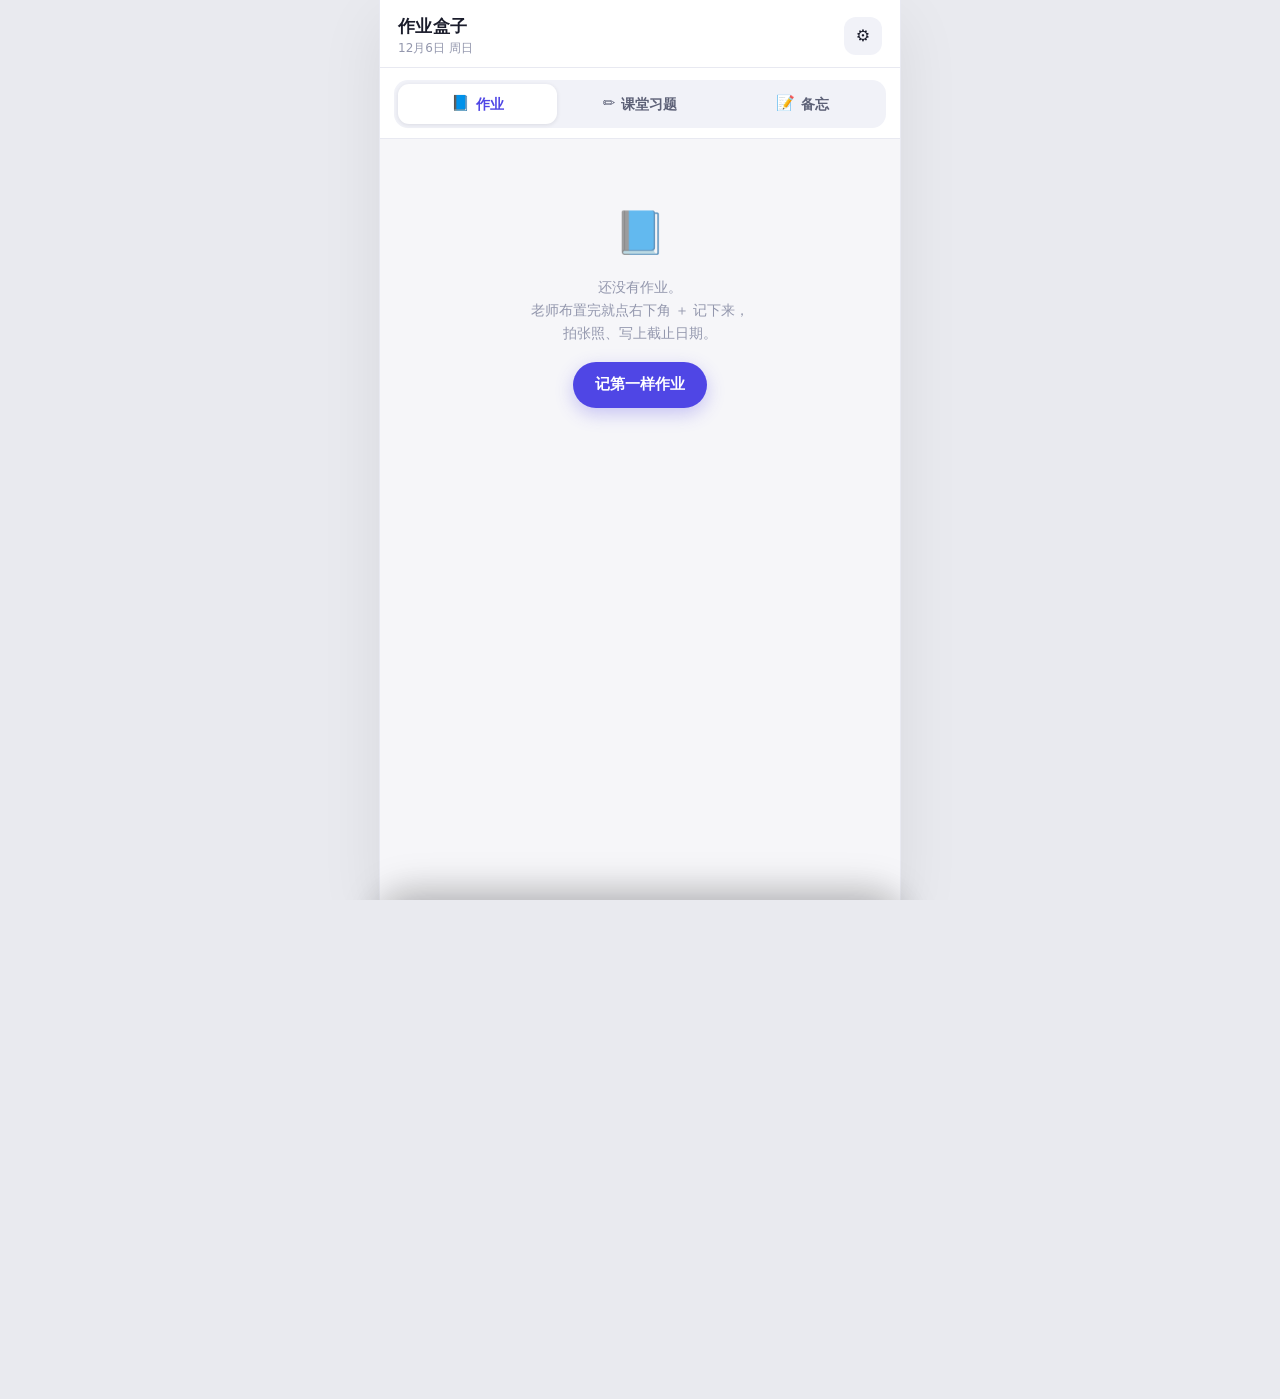
==== index.html @ 014f1e90 "Add files via upload" ====
<!DOCTYPE html>
<html lang="zh-CN">
<head>
<meta charset="utf-8">
<meta name="viewport" content="width=device-width, initial-scale=1, viewport-fit=cover, user-scalable=no">
<meta name="theme-color" content="#4f46e5">
<meta name="color-scheme" content="light dark">
<meta name="description" content="作业盒子 —— 完全离线的作业与课上习题收纳">
<!-- 完全离线：禁止一切外部资源，绝不联网。
     PWA 版需要放开 manifest / service worker，由 pwa/build-pwa.js 在构建时
     用放松版【替换】这一行（不能追加：多条 CSP 叠加生效，旧的那条会拦死）。 -->
<meta http-equiv="Content-Security-Policy" content="default-src 'none'; style-src 'unsafe-inline'; script-src 'unsafe-inline'; img-src data: 'self'; manifest-src 'self'; worker-src 'self'; connect-src 'none'; form-action 'none'; base-uri 'none'">
<!-- PWA 声明：由 pwa/build-pwa.js 注入。通过 file:// 打开时这些会被忽略。 -->
<link rel="manifest" href="manifest.json">
<link rel="icon" type="image/svg+xml" href="icon.svg">
<link rel="apple-touch-icon" href="icon-192.png">
<title>作业盒子</title>
<style>
/* ============================ 设计变量 ============================ */
:root{
  --bg:#f6f6f9; --card:#ffffff; --ink:#1a1c2b; --ink-2:#5c6076; --ink-3:#9397ad;
  --line:#e8e9f1; --line-2:#f1f2f8;
  --accent:#4f46e5; --accent-2:#4338ca; --accent-soft:#eef0fe;
  --danger:#dc2f3c; --danger-soft:#fdecec; --danger-line:#f5c2c7;
  --warn:#c2740a; --warn-soft:#fdf4e4; --warn-line:#f0d9a8;
  --ok:#12a150;
  --homework:#4f46e5; --exercise:#0891b2; --memo:#c2740a;
  --r-lg:20px; --r-md:14px; --r-sm:10px;
  --shadow:0 1px 2px rgba(25,28,50,.05), 0 8px 22px rgba(25,28,50,.055);
  --safe-b:env(safe-area-inset-bottom,0px);
  --safe-t:env(safe-area-inset-top,0px);
}
@media (prefers-color-scheme: dark){
  :root{
    --bg:#101119; --card:#1a1c26; --ink:#eceef7; --ink-2:#a2a7be; --ink-3:#767b91;
    --line:#282b39; --line-2:#212431;
    --accent:#7c74f0; --accent-2:#918bf5; --accent-soft:#232441;
    --danger:#ff6b74; --danger-soft:#3a1e21; --danger-line:#5c2b30;
    --warn:#e8b462; --warn-soft:#33280f; --warn-line:#4d3c18;
    --ok:#3ddc84;
    --homework:#7c74f0; --exercise:#22b8d6; --memo:#e8b462;
    --shadow:0 1px 2px rgba(0,0,0,.3), 0 8px 22px rgba(0,0,0,.26);
  }
}
*{box-sizing:border-box;-webkit-tap-highlight-color:transparent}
html,body{height:100%;height:100dvh;margin:0;overflow:hidden}
body{
  background:var(--bg);color:var(--ink);
  font-family:-apple-system,BlinkMacSystemFont,"Segoe UI","PingFang SC","Hiragino Sans GB","Microsoft YaHei",system-ui,sans-serif;
  font-size:15px;line-height:1.45;-webkit-font-smoothing:antialiased;
}
button{font:inherit;color:inherit;background:none;border:0;padding:0;cursor:pointer}
input,textarea{font:inherit;color:inherit}

#app{display:flex;flex-direction:column;height:100%;height:100dvh;max-width:520px;margin:0 auto;position:relative;background:var(--bg)}
@media (min-width:560px){
  body{background:#e9eaef}
  #app{box-shadow:0 0 0 1px var(--line), 0 20px 60px rgba(0,0,0,.08)}
}
@media (prefers-color-scheme: dark) and (min-width:560px){ body{background:#0a0b11} }

/* ============================ 顶栏 ============================ */
.topbar{
  padding:calc(var(--safe-t) + 14px) 18px 10px;background:var(--card);
  display:flex;align-items:center;justify-content:space-between;gap:10px;
  border-bottom:1px solid var(--line);
}
.topbar h1{margin:0;font-size:17px;font-weight:700;letter-spacing:.3px}
.topbar .sub{font-size:12px;color:var(--ink-3);margin-top:1px}
.icon-btn{width:38px;height:38px;border-radius:12px;display:grid;place-items:center;background:var(--line-2);font-size:16px}
.icon-btn:active{transform:scale(.94)}

/* ============================ 提醒横幅 ============================ */
.banner{
  display:flex;gap:10px;align-items:flex-start;margin:12px 14px 0;padding:12px 14px;
  border-radius:var(--r-md);border:1px solid transparent;font-size:13.5px;line-height:1.5;
}
.banner.danger{background:var(--danger-soft);border-color:var(--danger-line);color:var(--danger)}
.banner.warn{background:var(--warn-soft);border-color:var(--warn-line);color:var(--warn)}
.banner .ico{font-size:16px;line-height:1.3}
.banner b{font-weight:700}
.banner .d{font-size:12px;opacity:.85;margin-top:2px}
@media (prefers-color-scheme: dark){
  .banner.danger{color:#ff9ba2} .banner.warn{color:#efc17e}
}

/* ============================ 分段切换 ============================ */
.segwrap{padding:12px 14px 10px;background:var(--card);border-bottom:1px solid var(--line)}
.seg{display:flex;gap:4px;background:var(--line-2);border-radius:14px;padding:4px}
.seg button{
  flex:1;display:flex;align-items:center;justify-content:center;gap:6px;
  padding:9px 6px;border-radius:11px;font-size:14px;font-weight:600;color:var(--ink-2);
  transition:.16s;
}
.seg button.on{background:var(--card);color:var(--accent);box-shadow:0 1px 4px rgba(25,28,50,.1)}
.seg button .n{
  font-size:11.5px;font-weight:700;background:var(--line);color:var(--ink-2);
  min-width:19px;height:19px;line-height:19px;border-radius:99px;padding:0 5px;text-align:center;
}
.seg button.on .n{background:var(--accent);color:#fff}
.seg button .e{font-size:15px}

/* ============================ 滚动区 ============================ */
.scroll{flex:1;overflow-y:auto;-webkit-overflow-scrolling:touch;padding:12px 14px 96px}
.scroll::-webkit-scrollbar{width:0}

/* ============================ 分组 ============================ */
.group{margin-bottom:16px}
.group-head{
  display:flex;align-items:center;gap:8px;padding:0 4px 8px;
  font-size:12.5px;font-weight:600;color:var(--ink-3);
}
.group-head .dot{width:7px;height:7px;border-radius:99px;background:var(--ink-3)}
.group-head.danger{color:var(--danger)} .group-head.danger .dot{background:var(--danger)}
.group-head.warn{color:var(--warn)} .group-head.warn .dot{background:var(--warn)}
.group-head .cnt{margin-left:auto;font-weight:500;opacity:.75}
/* 已完成折叠区 */
details.collapsed{margin-bottom:16px}
details.collapsed>summary{
  list-style:none;cursor:pointer;padding:8px 4px;border-radius:10px;
}
details.collapsed>summary::-webkit-details-marker{display:none}
details.collapsed>summary:active{background:var(--line-2)}
details.collapsed>summary .dot{background:var(--ink-3);opacity:.6}
details.collapsed[open]>summary{margin-bottom:2px}

/* ============================ 条目卡片 ============================ */
.item{
  display:flex;gap:11px;align-items:flex-start;background:var(--card);
  border-radius:var(--r-md);padding:12px;margin-bottom:8px;box-shadow:var(--shadow);
  border-left:3px solid transparent;position:relative;
}
.item.tone-danger{border-left-color:var(--danger)}
.item.tone-warn{border-left-color:var(--warn)}
.item.tone-accent{border-left-color:var(--accent)}
.item.done{opacity:.55}
.item.done .t{text-decoration:line-through;text-decoration-color:var(--ink-3)}

.tick{
  flex:0 0 26px;width:26px;height:26px;border-radius:9px;border:2px solid var(--line);
  display:grid;place-items:center;margin-top:1px;font-size:14px;color:transparent;
  transition:.15s;
}
.tick:active{transform:scale(.9)}
.item.done .tick{background:var(--ok);border-color:var(--ok);color:#fff}

.item .body{flex:1;min-width:0}
.item .t{font-size:15px;font-weight:600;line-height:1.35;word-break:break-word}
/* 没写标题时，用正文第一行当标题（.untitled 这个类名不能叫 empty：
   .empty 是空状态提示的样式，带 padding:52px 20px，会把这个标题撑得很高
   —— 实测无标题备忘卡片被撑到 236px，真正的元凶就是这个 class 撞名）。 */
.item .t.untitled{
  color:var(--ink-3);font-weight:500;
  display:block;white-space:nowrap;overflow:hidden;text-overflow:ellipsis;
}
.item .n{
  font-size:12.5px;color:var(--ink-3);margin-top:3px;
  display:-webkit-box;-webkit-line-clamp:2;-webkit-box-orient:vertical;overflow:hidden;
  white-space:pre-wrap;word-break:break-word;
}
.item .meta{display:flex;align-items:center;gap:7px;margin-top:7px;flex-wrap:wrap}
.chip{
  display:inline-flex;align-items:center;gap:4px;font-size:11.5px;font-weight:600;
  padding:2px 8px;border-radius:99px;background:var(--line-2);color:var(--ink-2);
}
.chip.danger{background:var(--danger-soft);color:var(--danger)}
.chip.warn{background:var(--warn-soft);color:var(--warn)}
.chip.calm{background:var(--line-2);color:var(--ink-2)}
.chip .d{opacity:.7;font-weight:500}
.chip.ph{background:var(--accent-soft);color:var(--accent)}

.thumbs{display:flex;gap:5px;margin-top:8px;flex-wrap:wrap}
.thumbs img{
  width:52px;height:52px;object-fit:cover;border-radius:9px;border:1px solid var(--line);
  background:var(--line-2);
}
.thumbs .more{
  width:52px;height:52px;border-radius:9px;background:var(--line-2);display:grid;place-items:center;
  font-size:12px;font-weight:600;color:var(--ink-2);
}

/* ============================ 空状态 ============================ */
.empty{text-align:center;padding:52px 20px;color:var(--ink-3)}
.empty .big{font-size:42px;margin-bottom:12px;opacity:.6}
.empty p{margin:0 0 18px;font-size:13.5px;line-height:1.7}
.btn-primary{
  background:var(--accent);color:#fff;font-weight:600;font-size:14.5px;
  padding:12px 22px;border-radius:99px;box-shadow:0 6px 18px rgba(79,70,229,.28);
}
.btn-primary:active{transform:scale(.97)}

/* ============================ 悬浮按钮 ============================ */
.fab{
  position:absolute;right:18px;bottom:calc(22px + var(--safe-b));z-index:30;
  width:58px;height:58px;border-radius:20px;display:grid;place-items:center;
  background:linear-gradient(150deg,#6366f1,#4338ca);color:#fff;font-size:29px;font-weight:300;
  box-shadow:0 10px 26px rgba(67,56,202,.4);line-height:1;transition:transform .16s,opacity .16s;
}
.fab:active{transform:scale(.9)}
.fab.hide{opacity:0;pointer-events:none;transform:scale(.6)}

/* ============================ 弹层 ============================ */
.mask{
  position:absolute;inset:0;background:rgba(18,20,40,.44);z-index:40;opacity:0;pointer-events:none;
  transition:opacity .22s;backdrop-filter:blur(2px);-webkit-backdrop-filter:blur(2px);
}
.mask.show{opacity:1;pointer-events:auto}
.sheet{
  position:absolute;left:0;right:0;bottom:0;z-index:50;background:var(--card);
  border-radius:24px 24px 0 0;padding:8px 16px calc(12px + var(--safe-b));
  transform:translateY(102%);transition:transform .3s cubic-bezier(.22,.9,.25,1);
  max-height:94%;overflow-y:auto;box-shadow:0 -10px 40px rgba(0,0,0,.18);
  overscroll-behavior:contain;
}
.sheet.show{transform:translateY(0)}
.sheet-handle{width:38px;height:4px;border-radius:99px;background:var(--line);margin:2px auto 10px}
.sheet-head{display:flex;align-items:center;justify-content:space-between;margin-bottom:10px}
.sheet-head .st{font-size:15px;font-weight:700}
.sheet-head .cancel{font-size:14px;color:var(--ink-2);padding:6px 8px;border-radius:8px;min-width:44px}
.sheet-head .cancel:active{background:var(--line-2)}
#sheetDelete{text-align:left;color:var(--danger);font-weight:500}
#sheetCancel{text-align:right}

.field{margin-bottom:11px}
.field label{display:block;font-size:12px;color:var(--ink-3);margin-bottom:5px;font-weight:500}
.field input,.field textarea{
  width:100%;border:1px solid var(--line);background:var(--line-2);border-radius:var(--r-md);
  padding:10px 12px;font-size:15px;outline:none;resize:none;
}
.field input:focus,.field textarea:focus{border-color:var(--accent);background:var(--accent-soft)}
.field textarea{min-height:78px;line-height:1.5;font-size:14.5px}
.field input::placeholder,.field textarea::placeholder{color:var(--ink-3)}

.kindrow{display:flex;gap:7px;margin-bottom:11px}
.kindbtn{
  flex:1;display:flex;align-items:center;justify-content:center;gap:6px;
  padding:9px;border-radius:var(--r-md);background:var(--line-2);border:1.5px solid transparent;
  font-size:13.5px;font-weight:600;color:var(--ink-2);
}
.kindbtn.on{border-color:var(--accent);background:var(--accent-soft);color:var(--accent)}
.kindbtn[data-kind="exercise"].on{border-color:var(--exercise);color:var(--exercise);background:rgba(8,145,178,.1)}
@media (prefers-color-scheme: dark){ .kindbtn[data-kind="exercise"].on{background:rgba(34,184,214,.14)} }

.photo-label{display:flex;align-items:center;justify-content:space-between;margin-bottom:6px}
.photo-label span{font-size:12px;color:var(--ink-3);font-weight:500}
.photo-grid{display:grid;grid-template-columns:repeat(4,1fr);gap:7px}
.photo-cell{
  position:relative;aspect-ratio:1;border-radius:11px;overflow:hidden;border:1px solid var(--line);
  background:var(--line-2);
}
.photo-cell img{width:100%;height:100%;object-fit:cover;display:block}
.photo-cell .rm{
  position:absolute;top:3px;right:3px;width:21px;height:21px;border-radius:99px;
  background:rgba(20,22,40,.72);color:#fff;font-size:13px;display:grid;place-items:center;line-height:1;
}
.photo-add{
  aspect-ratio:1;border-radius:11px;border:1.5px dashed var(--line);background:var(--line-2);
  display:flex;flex-direction:column;align-items:center;justify-content:center;gap:2px;
  font-size:11px;color:var(--ink-3);font-weight:500;
}
.photo-add .p{font-size:19px;line-height:1}
.photo-add:active{background:var(--accent-soft);border-color:var(--accent);color:var(--accent)}

.sheet-actions{display:flex;gap:8px;margin-top:14px}
.btn-save{
  flex:1;background:var(--accent);color:#fff;font-weight:600;font-size:15px;
  padding:13px;border-radius:var(--r-md);box-shadow:0 6px 16px rgba(79,70,229,.26);
}
.btn-save:active{transform:scale(.98)}
.btn-done{
  flex:0 0 auto;padding:13px 16px;border-radius:var(--r-md);background:var(--line-2);
  font-size:14px;font-weight:600;color:var(--ink-2);border:1px solid var(--line);
}
.btn-done.is-done{background:var(--ok);border-color:var(--ok);color:#fff}

/* ============================ 照片查看（可缩放） ============================ */
.viewer{
  position:absolute;inset:0;z-index:70;background:rgba(10,11,20,.96);
  display:none;flex-direction:column;
}
.viewer.show{display:flex}
.viewer .vhead{
  display:flex;align-items:center;justify-content:space-between;
  padding:calc(var(--safe-t) + 12px) 16px 10px;color:#fff;font-size:14px;
}
.viewer .vhead button{color:#fff;font-size:15px;padding:6px 10px;border-radius:8px}
.viewer .vhead button:active{background:rgba(255,255,255,.16)}
.viewer .vhead .zoomtag{
  font-size:12px;color:rgba(255,255,255,.65);margin-left:6px;
}
/* 触摸区：overflow:hidden 让放大后的图不会溢出到别处 */
.vbody{
  flex:1;position:relative;overflow:hidden;min-height:0;
  touch-action:none;                    /* 自己处理手势，别让浏览器抢去滚动 */
  -webkit-user-select:none;user-select:none;
  display:flex;align-items:center;justify-content:center;
  cursor:grab;
}
.vbody:active{cursor:grabbing}
/* transform-origin 必须在中心：缩放平移的数学都按「相对容器中心」推导 */
.vbody img{
  max-width:100%;max-height:100%;object-fit:contain;display:block;
  transform-origin:center center;
  will-change:transform;
  -webkit-user-drag:none;
}
.viewer .vfoot{
  display:flex;gap:7px;justify-content:center;align-items:center;
  padding:12px 12px calc(14px + var(--safe-b));flex-wrap:wrap;
}
.viewer .vfoot button{
  color:#fff;background:rgba(255,255,255,.14);padding:9px 14px;border-radius:99px;
  font-size:13px;white-space:nowrap;
}
.viewer .vfoot button:active{background:rgba(255,255,255,.26)}
.viewer .vfoot .zbtn{
  background:rgba(255,255,255,.2);min-width:44px;padding:9px 12px;font-size:16px;font-weight:600;
}
/* 提示单独占一行，且用负 margin 抵消 flex 的 gap，
   否则它会被当成第 5 个按钮参与换行，把「上一张/下一张」挤到下一行去。 */
.viewer .vfoot .hint{
  flex:0 0 100%;width:100%;text-align:center;color:rgba(255,255,255,.5);
  font-size:11px;margin-top:6px;
}

/* ============================ 备忘录 ============================ */
.seg button[data-kind="memo"].on{color:var(--memo)}
.seg button[data-kind="memo"].on .n{background:var(--memo)}
.kindbtn[data-kind="memo"].on{border-color:var(--memo);color:var(--memo);background:rgba(194,116,10,.1)}
@media (prefers-color-scheme: dark){ .kindbtn[data-kind="memo"].on{background:rgba(232,180,98,.14)} }

/* 搜索栏（只在备忘录区显示） */
.searchwrap{
  display:none;padding:0 14px 10px;background:var(--card);border-bottom:1px solid var(--line);
}
.searchwrap.show{display:block}
.searchbox{
  display:flex;align-items:center;gap:8px;background:var(--line-2);
  border:1px solid var(--line);border-radius:12px;padding:8px 12px;
}
.searchbox:focus-within{border-color:var(--accent);background:var(--accent-soft)}
.searchbox .ico{font-size:14px;color:var(--ink-3)}
.searchbox input{
  flex:1;min-width:0;border:0;background:transparent;outline:none;font-size:14px;
}
.searchbox input::placeholder{color:var(--ink-3)}
.searchbox .clr{
  font-size:12px;color:var(--accent);font-weight:600;padding:4px 8px;border-radius:8px;display:none;
}
.searchbox .clr.show{display:block}
.searchbox .clr:active{background:var(--accent-soft)}
/* 搜索结果的计数提示 */
.searchinfo{
  padding:8px 18px 0;font-size:12.5px;color:var(--ink-3);
}
/* 备忘录卡片：正文按原文换行，保留空行 */
/* 备忘录卡片：正文按原文换行，允许比作业说明多几行 */
.item .n.memo{
  -webkit-line-clamp:4;line-height:1.6;color:var(--ink-2);font-size:13px;
}
/* 没写标题时，正文用第一行当标题，剩下的行数要少一点 ——
   否则一条只有一句话的备忘会被撑到很高的卡片，中间全是空白（实测踩过）。 */
.item .n.memo.loose{-webkit-line-clamp:2}
.item .memo-mark{
  font-size:11px;color:var(--memo);font-weight:600;
}

/* ============================ 提示条 ============================ */
.toast{
  position:absolute;left:50%;bottom:calc(96px + var(--safe-b));transform:translate(-50%,14px);
  background:rgba(24,26,45,.95);color:#fff;font-size:13.5px;padding:10px 18px;border-radius:99px;
  z-index:90;opacity:0;pointer-events:none;transition:.22s;max-width:88%;text-align:center;
}
.toast.show{opacity:1;transform:translate(-50%,0)}
.toast.err{background:rgba(200,45,55,.96)}

/* ============================ 矮屏自适应 ============================ */
@media (max-height:720px){
  .field textarea{min-height:60px}
  .sheet-handle{margin-bottom:7px}
  .sheet-head{margin-bottom:8px}
  .field{margin-bottom:9px}
}
</style>
</head>
<body>
<div id="app">

  <header class="topbar">
    <div>
      <h1>作业盒子</h1>
      <div class="sub" id="todayLine">—</div>
    </div>
    <button class="icon-btn" id="btnData" title="数据与备份">⚙️</button>
  </header>

  <div id="bannerHost"></div>

  <div class="segwrap">
    <div class="seg" id="seg">
      <button data-kind="homework" class="on"><span class="e">📘</span>作业<span class="n" id="cntHomework">0</span></button>
      <button data-kind="exercise"><span class="e">✏️</span>课堂习题<span class="n" id="cntExercise">0</span></button>
      <button data-kind="memo"><span class="e">📝</span>备忘<span class="n" id="cntMemo">0</span></button>
    </div>
  </div>

  <!-- 搜索：只在备忘录区显示。想法一多就需要找得回来。 -->
  <div class="searchwrap" id="searchWrap">
    <div class="searchbox">
      <span class="ico">🔍</span>
      <input type="search" id="searchInput" placeholder="搜标题或内容…" autocomplete="off" enterkeyhint="search">
      <button class="clr" id="searchClear">清空</button>
    </div>
  </div>

  <main class="scroll" id="scroll"></main>

  <button class="fab" id="fab" title="添加">＋</button>

  <!-- ==================== 添加 / 编辑弹层 ==================== -->
  <div class="mask" id="mask"></div>
  <div class="sheet" id="sheet">
    <div class="sheet-handle"></div>
    <div class="sheet-head">
      <button class="cancel" id="sheetDelete" style="display:none">删除</button>
      <span class="st" id="sheetTitle">添加作业</span>
      <button class="cancel" id="sheetCancel">取消</button>
    </div>

    <div class="kindrow" id="kindRow">
      <button class="kindbtn on" data-kind="homework">📘 作业</button>
      <button class="kindbtn" data-kind="exercise">✏️ 课堂习题</button>
      <button class="kindbtn" data-kind="memo">📝 备忘</button>
    </div>

    <div class="field">
      <label for="titleInput" id="titleLabel">这是什么</label>
      <input type="text" id="titleInput" maxlength="60" placeholder="比如：数学练习册 P32" autocomplete="off">
    </div>

    <div class="field" id="dueField">
      <label for="dueInput">截止日期（选填）</label>
      <input type="date" id="dueInput">
    </div>

    <div class="field">
      <label for="noteInput" id="noteLabel">文字说明（选填）</label>
      <textarea id="noteInput" maxlength="5000" placeholder="比如：第 1-5 题，明天上课要交；或者题目要求抄下来"></textarea>
    </div>

    <div class="field" style="margin-bottom:6px">
      <div class="photo-label">
        <span id="photoLabel">照片（拍的作业 / 黑板 / 题目）</span>
        <span id="photoCount">0 / 30</span>
      </div>
      <div class="photo-grid" id="photoGrid"></div>
    </div>

    <div class="sheet-actions">
      <button class="btn-done" id="btnDone">标记完成</button>
      <button class="btn-save" id="btnSave">保存</button>
    </div>

    <input type="file" id="fileCamera" accept="image/*" capture="environment" multiple style="display:none">
    <input type="file" id="fileGallery" accept="image/*" multiple style="display:none">
  </div>

  <!-- ==================== 照片查看（支持双指缩放 / 双击放大 / 拖动） ==================== -->
  <div class="viewer" id="viewer">
    <div class="vhead">
      <span><span id="viewerTitle">照片</span><span class="zoomtag" id="viewerZoom"></span></span>
      <button id="viewerClose">关闭</button>
    </div>
    <div class="vbody" id="viewerBody"><img id="viewerImg" alt="" draggable="false"></div>
    <div class="vfoot">
      <button class="zbtn" id="viewerZoomOut" title="缩小">−</button>
      <button class="zbtn" id="viewerZoomReset" title="还原">1:1</button>
      <button class="zbtn" id="viewerZoomIn" title="放大">＋</button>
      <button id="viewerPrev">‹ 上一张</button>
      <button id="viewerNext">下一张 ›</button>
      <div class="hint">双指缩放 · 双击放大/还原 · 放大后拖动看图</div>
    </div>
  </div>

  <!-- ==================== 数据弹层 ==================== -->
  <div class="mask" id="mask2"></div>
  <div class="sheet" id="sheet2">
    <div class="sheet-handle"></div>
    <div class="sheet-head">
      <span class="st">数据与备份</span>
      <button class="cancel" id="dataCancel">关闭</button>
    </div>
    <div id="dataBody"></div>
  </div>

  <div class="toast" id="toast"></div>
</div>

<script>
/* ==========================================================================
 * 作业盒子 —— 单文件离线应用
 * 结构：① 逻辑层(inline)  ② 状态与存储  ③ 图片压缩  ④ 渲染  ⑤ 事件
 * 无网络请求、无外部依赖、无第三方脚本。
 * ========================================================================== */
/* ---------------------------------------------------------------------------
 * 以下为逻辑层（由 homework-app/logic.js 自动内联，请勿直接在此修改）。
 * 单元测试：homework-app/test-logic.js（241 项）
 * ------------------------------------------------------------------------- */
/* ===========================================================================
 * 作业盒子 —— 纯逻辑层（不依赖 DOM / 网络）
 *
 * 两个区：
 *   homework 作业 —— 有标题、说明、照片、截止日期、完成状态
 *   exercise 习题 —— 只有标题、说明、照片（上课拍的题，没有截止日期）
 *
 * 金额那类浮点精度问题这里没有，但日期计算是核心，全部按「本地日期字符串」
 * （YYYY-MM-DD）处理，绝不用 Date 时间戳做跨天比较，避免时区/夏令时误差。
 * =========================================================================== */
(function (root, factory) {
  var api = factory();
  if (typeof module === 'object' && module.exports) module.exports = api;
  root.HomeworkLogic = api;
})(typeof globalThis !== 'undefined' ? globalThis : this, function () {
  'use strict';

  var KINDS = {
    homework: { key: 'homework', name: '作业', emoji: '📘', hasDue: true },
    exercise: { key: 'exercise', name: '课上习题', emoji: '✏️', hasDue: false },
    memo: { key: 'memo', name: '备忘录', emoji: '📝', hasDue: false, isMemo: true },
    // 错题：有科目/章节/错误原因/星级，图片最多 3 张
    mistake: { key: 'mistake', name: '错题', emoji: '❌', hasDue: false, isMistake: true }
  };

  /** 合法的 kind 值，用于校验与规范化 */
  var KIND_KEYS = ['homework', 'exercise', 'memo', 'mistake'];

  /**
   * 错误原因：固定 5 个。
   * `needNote: true` 表示选这一项必须补充说明 —— 否则"其他"等于没信息。
   */
  var MISTAKE_REASONS = [
    { key: 'no_idea', name: '没有思路', emoji: '🤯', hint: '完全不知道怎么下手' },
    { key: 'stuck', name: '某一步卡住', emoji: '🧩', hint: '大方向对，中间某步过不去' },
    { key: 'calc', name: '计算出错', emoji: '🔢', hint: '思路对，算错了' },
    { key: 'careless', name: '题目没看仔细', emoji: '👀', hint: '审题问题' },
    { key: 'other', name: '其他', emoji: '💬', hint: '写清是什么原因', needNote: true }
  ];
  var REASON_KEYS = MISTAKE_REASONS.map(function (r) { return r.key; });

  /**
   * 默认科目（大学向，可按需增删）。
   * 「其他」是保底科目：删科目时，属于它的错题会被挪到这里，所以它不可删。
   */
  var SUBJECT_FALLBACK = '其他';
  var DEFAULT_SUBJECTS = ['高等数学', '线性代数', '概率论与数理统计', '大学物理', '大学英语', '程序设计', SUBJECT_FALLBACK];

  var MAX_CHAPTER = 60;          // 章节标题
  var MAX_REASON_NOTE = 200;     // 「其他」的补充说明
  var MAX_SUBJECT = 20;          // 单个科目名长度
  var MAX_SUBJECTS = 30;         // 科目数量上限
  var MAX_STARS = 5;


  var DATA_VERSION = 1;

  /** 单张照片的体积上限（字符数）。压缩后一般 10 万~30 万，这里留足余量。 */
  var MAX_PHOTO_CHARS = 3000000;
  var MAX_PHOTOS = 30;
  var MAX_TITLE = 60;
  var MAX_NOTE = 2000;
  var MAX_CAPTION = 40;
  /** 单条备忘录正文上限：比作业说明长得多，因为备忘录就是拿来写东西的 */
  var MAX_MEMO = 5000;

  /* ----------------------------- 日期工具 ----------------------------- */

  function pad2(n) { return (n < 10 ? '0' : '') + n; }

  /** Date -> 'YYYY-MM-DD'（本地时间，不用 toISOString 以免时区偏移） */
  function toDateKey(d) {
    return d.getFullYear() + '-' + pad2(d.getMonth() + 1) + '-' + pad2(d.getDate());
  }

  /** 'YYYY-MM-DD' -> Date（本地零点）；非法返回 null */
  function fromDateKey(s) {
    if (typeof s !== 'string') return null;
    var m = /^(\d{4})-(\d{2})-(\d{2})$/.exec(s.trim());
    if (!m) return null;
    var y = +m[1], mo = +m[2], da = +m[3];
    if (mo < 1 || mo > 12 || da < 1 || da > 31) return null;
    var d = new Date(y, mo - 1, da);
    // 拒绝 2 月 31 日这类被自动进位的日期
    if (d.getFullYear() !== y || d.getMonth() !== mo - 1 || d.getDate() !== da) return null;
    return d;
  }

  function isValidDateKey(s) { return fromDateKey(s) !== null; }

  /**
   * 两个日期相差几天（b - a）。
   * 用「本地零点」的差值再四舍五入，这样跨夏令时也不会差一天的错。
   */
  function daysBetween(aKey, bKey) {
    var a = fromDateKey(aKey), b = fromDateKey(bKey);
    if (!a || !b) return null;
    return Math.round((b - a) / 86400000);
  }

  /** 还有几天到期（负数=已过期）。dueKey 为空返 null */
  function daysUntil(dueKey, todayKey) {
    if (!isValidDateKey(dueKey)) return null;
    return daysBetween(todayKey, dueKey);
  }

  /* ----------------------------- 截止状态 ----------------------------- */

  /**
   * 把一个截止日期翻译成手机上好读的状态。
   * 返回 { level, text, short, overdue, urgent }
   *   level: none | overdue | today | tomorrow | soon | week | later
   */
  function dueStatus(dueKey, todayKey) {
    if (!isValidDateKey(dueKey)) {
      return { level: 'none', text: '', short: '', overdue: false, urgent: false, days: null };
    }
    var days = daysUntil(dueKey, todayKey);
    var d = fromDateKey(dueKey);

    if (days < 0) {
      var late = -days;
      return {
        level: 'overdue', days: days, overdue: true, urgent: true,
        text: late === 1 ? '昨天就到期了' : '已过 ' + late + ' 天',
        short: '逾期 ' + late + ' 天'
      };
    }
    if (days === 0) return { level: 'today', days: 0, overdue: false, urgent: true, text: '今天截止', short: '今天' };
    if (days === 1) return { level: 'tomorrow', days: 1, overdue: false, urgent: true, text: '明天截止', short: '明天' };
    if (days === 2) return { level: 'soon', days: 2, overdue: false, urgent: true, text: '后天截止', short: '后天' };
    if (days <= 7) return { level: 'soon', days: days, overdue: false, urgent: true, text: '还有 ' + days + ' 天', short: days + ' 天后' };
    if (days <= 30) return { level: 'week', days: days, overdue: false, urgent: false, text: '还有 ' + days + ' 天', short: days + ' 天后' };
    return {
      level: 'later', days: days, overdue: false, urgent: false,
      text: (d.getMonth() + 1) + '月' + d.getDate() + '日截止',
      short: (d.getMonth() + 1) + '/' + d.getDate()
    };
  }

  /**
   * ⭐ 带「完成状态」的截止状态 —— **界面应该用这个，而不是裸的 dueStatus**。
   *
   * 修的是一个真实 bug：作业一旦标了完成，卡片上还是显示「🗓 逾期 12 天」，
   * 而且这个天数**天天在涨**（已完成的作业永远"越来越逾期"）。
   * 原因是 dueStatus 只接收 (due, today)，**根本不知道它已经完成了**。
   *
   * 现在的语义：
   *   · 已完成 → 不显示逾期、不算紧急，short 给一个中性的「已完成」
   *     （截止日期本身仍由界面单独显示，因为"哪天交的"仍然是有用信息）
   *   · 未完成 → 完全走原来的 dueStatus
   *
   * 为什么保留原来的 dueStatus 不动：
   *   它是纯日期计算（"这个日期相对今天是什么状态"），语义单一、好测。
   *   把"完成状态"混进去会让它既要管日期又要管业务，反而更难维护。
   */
  function dueStatusForItem(item, todayKey) {
    var st = dueStatus(item && item.due, todayKey);
    if (item && item.done) {
      return {
        level: 'done', days: st.days,
        overdue: false,        // ← 关键：已完成就不再算逾期
        urgent: false,         // ← 也不再算紧急
        text: '已完成', short: '已完成'
      };
    }
    return st;
  }

  /**
   * 相对日期的人话：今天 / 昨天 / 6月3日
   */
  function relativeDate(dateKey, todayKey) {
    var days = daysUntil(dateKey, todayKey);
    if (days === null) return '';
    if (days === 0) return '今天';
    if (days === -1) return '昨天';
    if (days === 1) return '明天';
    var d = fromDateKey(dateKey);
    if (!d) return dateKey;
    return (d.getMonth() + 1) + '月' + d.getDate() + '日';
  }

  /** 'YYYY-MM-DD' -> '2026年10月7日' */
  function longDate(dateKey) {
    var d = fromDateKey(dateKey);
    if (!d) return '';
    return d.getFullYear() + '年' + (d.getMonth() + 1) + '月' + d.getDate() + '日';
  }

  /* ----------------------------- 数据规范化 ----------------------------- */

  function emptyState() {
    return {
      version: DATA_VERSION,
      items: [],
      // 科目表：错题按科目分组。用户可以增删，但「其他」永远在
      subjects: DEFAULT_SUBJECTS.slice()
    };
  }

  /**
   * 清洗科目表：去空、去重、截断长度、限制数量，保证「其他」一定存在且在最后。
   */
  function cleanSubjects(raw) {
    var out = [];
    var seen = {};
    var list = Array.isArray(raw) ? raw : [];
    for (var i = 0; i < list.length; i++) {
      var s = typeof list[i] === 'string' ? list[i].trim().slice(0, MAX_SUBJECT) : '';
      if (!s) continue;
      if (s === SUBJECT_FALLBACK) continue;          // 「其他」最后统一补
      if (seen[s]) continue;
      if (out.length >= MAX_SUBJECTS - 1) break;
      seen[s] = true;
      out.push(s);
    }
    out.push(SUBJECT_FALLBACK);
    return out;
  }

  var uidCounter = 0;
  function uid(prefix) {
    uidCounter += 1;
    return (prefix || 'i') + Date.now().toString(36) + uidCounter.toString(36) +
      Math.floor(Math.random() * 1296).toString(36);
  }

  /**
   * 清洗照片数组。
   * 返回 { photos, dropped }：
   *   dropped > 0 表示有照片因为格式不对或太大被丢掉。
   *   ⚠️ 调用方必须把 dropped 变成给用户的提示，否则就是「照片静默消失」。
   */
  function cleanPhotosDetailed(raw) {
    var out = [];
    var dropped = 0;
    var list = Array.isArray(raw) ? raw : [];
    for (var i = 0; i < list.length; i++) {
      var p = list[i];
      if (!p || typeof p !== 'object') { dropped++; continue; }
      var data = typeof p.data === 'string' ? p.data : '';
      // 只接受内嵌图片，绝不接受 http(s) 外链（保证完全离线）
      if (data.indexOf('data:image/') !== 0) { dropped++; continue; }
      if (data.length > MAX_PHOTO_CHARS) { dropped++; continue; }
      if (out.length >= MAX_PHOTOS) { dropped++; continue; }
      out.push({
        id: typeof p.id === 'string' && p.id ? p.id : uid('p'),
        data: data,
        caption: typeof p.caption === 'string' ? p.caption.slice(0, MAX_CAPTION) : '',
        at: typeof p.at === 'number' && isFinite(p.at) ? p.at : 0
      });
    }
    return { photos: out, dropped: dropped };
  }

  /** 只要照片数组的简写（内部使用） */
  function cleanPhotos(raw) { return cleanPhotosDetailed(raw).photos; }

  /** 把 dropped 数量变成一句人话 */
  function droppedMessage(dropped) {
    if (!dropped) return '';
    return dropped === 1
      ? '有 1 张照片没能保存（格式不支持或太大），其他内容已存下'
      : '有 ' + dropped + ' 张照片没能保存（格式不支持或太大），其他内容已存下';
  }

  /**
   * 把任意（可能损坏 / 旧版 / 导入的）对象规范成合法 state。
   * 永不抛异常：坏数据丢弃而不是让整个 App 打不开。
   */
  function normalizeState(raw) {
    var st = emptyState();
    if (!raw || typeof raw !== 'object') return st;

    // 科目表先清洗，因为后面清洗错题时要用它做校验
    st.subjects = cleanSubjects(raw.subjects);
    var hasSubject = {};
    st.subjects.forEach(function (s) { hasSubject[s] = true; });

    var list = Array.isArray(raw.items) ? raw.items : [];
    var seen = {};
    for (var i = 0; i < list.length; i++) {
      var it = list[i];
      if (!it || typeof it !== 'object') continue;

      var kind = KIND_KEYS.indexOf(it.kind) > -1 ? it.kind : 'homework';
      var isMemo = kind === 'memo';
      var isMistake = kind === 'mistake';
      // 备忘录允许写更长的正文
      var noteLimit = isMemo ? MAX_MEMO : MAX_NOTE;
      var title = typeof it.title === 'string' ? it.title.trim().slice(0, MAX_TITLE) : '';
      var photos = cleanPhotos(it.photos);
      var note = typeof it.note === 'string' ? it.note.slice(0, noteLimit) : '';
      // 什么都没有的条目没有意义，丢掉
      if (!title && !note && photos.length === 0) continue;

      // 只有作业才存截止日期
      var due = kind === 'homework' && isValidDateKey(it.due) ? it.due : null;

      var id = typeof it.id === 'string' && it.id ? it.id : uid();
      if (seen[id]) id = uid();
      seen[id] = true;

      var entry = {
        id: id,
        kind: kind,
        title: title,
        note: note,
        due: due,
        photos: photos,
        done: !!it.done,
        createdAt: typeof it.createdAt === 'number' && isFinite(it.createdAt) ? it.createdAt : 0,
        updatedAt: typeof it.updatedAt === 'number' && isFinite(it.updatedAt) ? it.updatedAt : 0,
        doneAt: typeof it.doneAt === 'number' && isFinite(it.doneAt) ? it.doneAt : 0
      };

      /*
       * 错题专有字段。历史数据（或导入的旧数据）可能是任何形状，
       * 这里全部按"不认识就回到安全默认"处理，绝不抛异常：
       *   · subject 不在科目表里 → 归到「其他」
       *   · reason 不在 5 个枚举里 → 'other'
       *   · stars 不在 1~5 → 3（中位数，比 1 星或 5 星更不误导）
       */
      if (isMistake) {
        var subj = typeof it.subject === 'string' ? it.subject.trim().slice(0, MAX_SUBJECT) : '';
        entry.subject = hasSubject[subj] ? subj : SUBJECT_FALLBACK;
        entry.chapter = typeof it.chapter === 'string' ? it.chapter.trim().slice(0, MAX_CHAPTER) : '';
        entry.reason = REASON_KEYS.indexOf(it.reason) > -1 ? it.reason : 'other';
        entry.reasonNote = typeof it.reasonNote === 'string'
          ? it.reasonNote.slice(0, MAX_REASON_NOTE) : '';
        var st5 = Math.round(Number(it.stars));
        entry.stars = (isFinite(st5) && st5 >= 1 && st5 <= MAX_STARS) ? st5 : 3;
      }

      st.items.push(entry);
    }
    st.version = DATA_VERSION;
    return st;
  }

  /* ----------------------------- 查询 ----------------------------- */

  function itemsOfKind(state, kind) {
    var list = (state && state.items) || [];
    return list.filter(function (x) { return x.kind === kind; });
  }

  /* ----------------------------- 错题：分组与排序 ----------------------------- */

  /** 错误原因的展示信息（未知 key 回退到「其他」） */
  function reasonMeta(key) {
    for (var i = 0; i < MISTAKE_REASONS.length; i++) {
      if (MISTAKE_REASONS[i].key === key) return MISTAKE_REASONS[i];
    }
    return MISTAKE_REASONS[MISTAKE_REASONS.length - 1];
  }

  /** 当前的科目表（保证是清洗过的，且「其他」在最后） */
  function subjectList(state) {
    return cleanSubjects(state && state.subjects);
  }

  /**
   * 错题按科目分组。
   *
   * 排序规则（用户要"不要全挤在一起"）：
   *   · 科目组按「该组错题数」降序 —— 错得多的科目排前面
   *   · 组内按**星级降序**（重要的先看），同星级按创建时间倒序
   *   · 空科目组不返回（不占地方）
   *
   * 返回 [{ subject, count, items: [...] }]
   */
  function mistakesBySubject(state, onlySubject) {
    var list = itemsOfKind(state, 'mistake');
    var groups = {};
    for (var i = 0; i < list.length; i++) {
      var it = list[i];
      var s = it.subject || SUBJECT_FALLBACK;
      (groups[s] = groups[s] || []).push(it);
    }
    var out = [];
    Object.keys(groups).forEach(function (s) {
      if (onlySubject && onlySubject !== 'all' && s !== onlySubject) return;
      var items = groups[s].slice().sort(function (a, b) {
        var sa = a.stars || 0, sb = b.stars || 0;
        if (sa !== sb) return sb - sa;                       // 星级高的在前
        return (b.createdAt || 0) - (a.createdAt || 0);      // 同星级新的在前
      });
      out.push({ subject: s, count: items.length, items: items });
    });
    out.sort(function (a, b) {
      if (a.count !== b.count) return b.count - a.count;     // 错得多的科目在前
      return a.subject < b.subject ? -1 : (a.subject > b.subject ? 1 : 0);
    });
    return out;
  }

  /** 每个科目的错题数（给顶部科目条用）；按科目表顺序返回 */
  function subjectCounts(state) {
    var counts = {};
    itemsOfKind(state, 'mistake').forEach(function (it) {
      var s = it.subject || SUBJECT_FALLBACK;
      counts[s] = (counts[s] || 0) + 1;
    });
    return subjectList(state).map(function (s) {
      return { subject: s, count: counts[s] || 0 };
    });
  }

  /* ----------------------------- 科目增删 ----------------------------- */

  /** 新增科目；返回 { state, subjects } 或 { error } */
  function addSubject(state, name) {
    var next = normalizeState(state);
    var s = typeof name === 'string' ? name.trim().slice(0, MAX_SUBJECT) : '';
    if (!s) return { error: '科目名不能为空' };
    if (s === SUBJECT_FALLBACK) return { error: '「' + SUBJECT_FALLBACK + '」已经存在' };
    if (next.subjects.indexOf(s) > -1) return { error: '已经有这个科目了' };
    if (next.subjects.length >= MAX_SUBJECTS) {
      return { error: '科目最多 ' + MAX_SUBJECTS + ' 个' };
    }
    // 「其他」要保持在最后
    next.subjects = cleanSubjects(next.subjects.concat([s]));
    return { state: next, subjects: next.subjects };
  }

  /**
   * 删除科目。
   * ⚠️ 该科目下的错题**不会被删掉**，而是挪到「其他」——
   *    删科目不该顺手把错题也删了。
   * 返回 { state, moved }（moved = 被挪走的错题数）
   */
  function removeSubject(state, name) {
    var next = normalizeState(state);
    var s = typeof name === 'string' ? name.trim() : '';
    if (!s) return { error: '科目名不能为空' };
    if (s === SUBJECT_FALLBACK) return { error: '「' + SUBJECT_FALLBACK + '」不能删（它是保底科目）' };
    if (next.subjects.indexOf(s) === -1) return { error: '没有这个科目' };

    var moved = 0;
    next.items.forEach(function (it) {
      if (it.kind === 'mistake' && it.subject === s) {
        it.subject = SUBJECT_FALLBACK;
        moved++;
      }
    });
    next.subjects = next.subjects.filter(function (x) { return x !== s; });
    return { state: next, moved: moved };
  }

  /** 改名；该科目下的错题跟着改 */
  function renameSubject(state, from, to) {
    var next = normalizeState(state);
    var a = typeof from === 'string' ? from.trim() : '';
    var b = typeof to === 'string' ? to.trim().slice(0, MAX_SUBJECT) : '';
    if (!a || !b) return { error: '科目名不能为空' };
    if (a === b) return { state: next, subjects: next.subjects };
    if (a === SUBJECT_FALLBACK) return { error: '「' + SUBJECT_FALLBACK + '」不能改名' };
    if (b === SUBJECT_FALLBACK) return { error: '不能改成「' + SUBJECT_FALLBACK + '」' };
    if (next.subjects.indexOf(a) === -1) return { error: '没有这个科目' };
    if (next.subjects.indexOf(b) > -1) return { error: '已经有这个科目了' };

    next.items.forEach(function (it) {
      if (it.kind === 'mistake' && it.subject === a) it.subject = b;
    });
    next.subjects = cleanSubjects(next.subjects.map(function (x) { return x === a ? b : x; }));
    return { state: next, subjects: next.subjects };
  }

  function findItem(state, id) {
    var list = (state && state.items) || [];
    for (var i = 0; i < list.length; i++) if (list[i].id === id) return list[i];
    return null;
  }

  function countPhotos(state) {
    var n = 0;
    ((state && state.items) || []).forEach(function (x) { n += x.photos.length; });
    return n;
  }

  /** 估算体积（字节数，按 UTF-8 粗估）。用于提示用户快满了。 */
  function estimateBytes(state) {
    try {
      var s = JSON.stringify(normalizeState(state));
      // 中文/Base64 混合，粗略按 UTF-8 上限估算
      var bytes = 0;
      for (var i = 0; i < s.length; i++) {
        var c = s.charCodeAt(i);
        bytes += c < 128 ? 1 : (c < 2048 ? 2 : 3);
      }
      return bytes;
    } catch (e) { return 0; }
  }

  function formatBytes(bytes) {
    var n = Number(bytes) || 0;
    if (n < 1024) return n + ' B';
    if (n < 1024 * 1024) return (n / 1024).toFixed(0) + ' KB';
    return (n / 1024 / 1024).toFixed(1) + ' MB';
  }

  /**
   * 待完成条目按紧急度分拣。只处理未完成的。
   * 返回 { overdue:[], today:[], soon:[], later:[], none:[] }
   * soon = 2~7 天；later = 8 天以上
   */
  function bucketByUrgency(items, todayKey) {
    var out = { overdue: [], today: [], soon: [], later: [], none: [] };
    (items || []).forEach(function (it) {
      if (it.done) return;
      var st = dueStatus(it.due, todayKey);
      if (st.level === 'none') out.none.push(it);
      else if (st.level === 'overdue') out.overdue.push(it);
      else if (st.level === 'today') out.today.push(it);
      else if (st.level === 'soon' || st.level === 'tomorrow') out.soon.push(it);
      else out.later.push(it);
    });
    // 每组内部按截止日期升序（没日期的放最后），再按创建时间倒序
    ['overdue', 'today', 'soon', 'later', 'none'].forEach(function (k) {
      out[k].sort(function (a, b) {
        if (a.due && b.due && a.due !== b.due) return a.due < b.due ? -1 : 1;
        if (a.due && !b.due) return -1;
        if (!a.due && b.due) return 1;
        return (b.createdAt || 0) - (a.createdAt || 0);
      });
    });
    return out;
  }

  /**
   * 首页要显示的内容。
   * 返回 {
   *   kind, pending, done, groups:[{key,title,tone,items}],
   *   banner:{ level, text, detail } | null
   * }
   */
  /** 条目是否匹配搜索词（标题 + 正文，不区分大小写） */
  function matchesQuery(item, query) {
    if (!query) return true;
    var q = String(query).trim().toLowerCase();
    if (!q) return true;
    var hay = ((item.title || '') + '\n' + (item.note || '')).toLowerCase();
    return hay.indexOf(q) > -1;
  }

  /**
   * 按「今天 / 昨天 / 更早」把备忘录分组。
   * 备忘录是随手记想法，按时间倒序最符合直觉。
   */
  function groupMemoByDate(items, todayKey) {
    // 对外输入一律不抛异常（本项目约定）：null / 非数组当作空
    if (!Array.isArray(items)) items = [];
    var today = [], yesterday = [], earlier = [];
    var tk = isValidDateKey(todayKey) ? todayKey : null;
    var yk = null;
    if (tk) {
      var d = fromDateKey(tk);
      d.setDate(d.getDate() - 1);
      yk = toDateKey(d);
    }
    items.forEach(function (it) {
      // 没有 createdAt 的用当天兜底
      var day = it.createdAt ? toDateKey(new Date(it.createdAt)) : tk;
      if (!tk || !day) { earlier.push(it); return; }
      if (day === tk) today.push(it);
      else if (day === yk) yesterday.push(it);
      else earlier.push(it);
    });
    var groups = [];
    if (today.length) groups.push({ key: 'today', title: '今天记的', tone: 'calm', items: today });
    if (yesterday.length) groups.push({ key: 'yesterday', title: '昨天', tone: 'calm', items: yesterday });
    if (earlier.length) groups.push({ key: 'earlier', title: '更早', tone: 'calm', items: earlier });
    return groups;
  }

  function kindSummary(state, kind, todayKey, opts) {
    opts = opts || {};
    var all = itemsOfKind(state, kind);
    var pending = all.filter(function (x) { return !x.done; });
    var done = all.filter(function (x) { return x.done; });

    var cfg = KINDS[kind] || KINDS.homework;
    var groups = [];
    var banner = null;

    if (cfg.hasDue) {
      var b = bucketByUrgency(all, todayKey);
      var parts = [];
      if (b.overdue.length) parts.push('逾期 ' + b.overdue.length + ' 项');
      if (b.today.length) parts.push('今天截止 ' + b.today.length + ' 项');
      if (parts.length) {
        banner = {
          level: b.overdue.length ? 'danger' : 'warn',
          text: parts.join('，'),
          detail: b.overdue.length
            ? '先把逾期的补上，再看今天的。'
            : '今天要做完的别拖到晚上。'
        };
      }
      if (b.overdue.length) groups.push({ key: 'overdue', title: '已逾期', tone: 'danger', items: b.overdue });
      if (b.today.length) groups.push({ key: 'today', title: '今天截止', tone: 'danger', items: b.today });
      if (b.soon.length) groups.push({ key: 'soon', title: '这一周内', tone: 'warn', items: b.soon });
      if (b.later.length) groups.push({ key: 'later', title: '以后', tone: 'calm', items: b.later });
      if (b.none.length) groups.push({ key: 'none', title: '没填截止日期', tone: 'calm', items: b.none });
      // 已完成的也要能被翻到，否则用户会以为记录丢了
      var doneSorted = done.slice().sort(function (a, b2) {
        if ((b2.doneAt || 0) !== (a.doneAt || 0)) return (b2.doneAt || 0) - (a.doneAt || 0);
        return String(b2.id) < String(a.id) ? -1 : 1;
      });
      if (doneSorted.length) groups.push({ key: 'done', title: '已完成', tone: 'muted', items: doneSorted });
    } else if (cfg.isMemo) {
      // 备忘录：按时间倒序，按「今天 / 昨天 / 更早」分组。
      // 搜索时把已归档的也算进来（否则会「搜不到」）；
      // 不搜索时归档的单独收进 done 组 —— 和习题区一致，用户能翻得到，不会以为丢了。
      var q = opts.query ? String(opts.query).trim() : '';
      var hit = all.filter(function (x) { return matchesQuery(x, q); });
      var byTimeDesc = hit.slice().sort(function (a, b2) {
        if ((b2.createdAt || 0) !== (a.createdAt || 0)) return (b2.createdAt || 0) - (a.createdAt || 0);
        return String(b2.id) < String(a.id) ? -1 : 1;
      });
      var memoPending = byTimeDesc.filter(function (x) { return !x.done; });
      var memoDone = byTimeDesc.filter(function (x) { return x.done; });
      groupMemoByDate(memoPending, todayKey).forEach(function (g) { groups.push(g); });
      if (memoDone.length) groups.push({ key: 'done', title: '已归档', tone: 'muted', items: memoDone });

      return {
        kind: kind,
        pendingCount: pending.length,
        doneCount: done.length,
        total: all.length,
        matched: q ? hit.length : all.length,
        query: q,
        groups: groups,
        banner: null
      };
    } else {
      // 习题：按创建时间倒序（新拍的放上面）。createdAt 可能同毫秒，用 id 兜底保证顺序稳定。
      var sorted = pending.slice().sort(function (a, b2) {
        if ((b2.createdAt || 0) !== (a.createdAt || 0)) return (b2.createdAt || 0) - (a.createdAt || 0);
        return String(b2.id) < String(a.id) ? -1 : 1;
      });
      var sortedDone = done.slice().sort(function (a, b2) {
        if ((b2.doneAt || 0) !== (a.doneAt || 0)) return (b2.doneAt || 0) - (a.doneAt || 0);
        return String(b2.id) < String(a.id) ? -1 : 1;
      });
      if (sorted.length) groups.push({ key: 'all', title: '最近拍的', tone: 'calm', items: sorted });
      if (sortedDone.length) groups.push({ key: 'done', title: '已归档', tone: 'muted', items: sortedDone });
    }

    return {
      kind: kind,
      pendingCount: pending.length,
      doneCount: done.length,
      total: all.length,
      groups: groups,
      banner: banner
    };
  }

  /** 有照片、且是作业的条目最多；用来给列表排序或提示 */
  function photoStats(state) {
    var withPhoto = 0, noPhoto = 0;
    ((state && state.items) || []).forEach(function (x) {
      if (x.photos.length) withPhoto++; else noPhoto++;
    });
    return { withPhoto: withPhoto, noPhoto: noPhoto, photos: countPhotos(state) };
  }

  /* ----------------------------- 变更操作 ----------------------------- */

  /** 新增一条。返回 { state, item } 或 { error } —— 不修改入参 */
  function addItem(state, input) {
    input = input || {};
    var kind = KIND_KEYS.indexOf(input.kind) > -1 ? input.kind : 'homework';
    var noteLimit = kind === 'memo' ? MAX_MEMO : MAX_NOTE;
    var title = typeof input.title === 'string' ? input.title.trim().slice(0, MAX_TITLE) : '';
    var note = typeof input.note === 'string' ? input.note.slice(0, noteLimit) : '';
    var cleaned = cleanPhotosDetailed(input.photos);
    var photos = cleaned.photos;
    if (!title && !note && photos.length === 0) {
      // 有照片被丢掉时，给出更准确的原因，而不是笼统的「写点什么」
      if (cleaned.dropped) return { error: droppedMessage(cleaned.dropped) };
      return { error: kind === 'memo' ? '写点什么再存' : '写点什么，或者加张照片' };
    }

    var due = null;
    if (KINDS[kind].hasDue && input.due) {
      if (!isValidDateKey(input.due)) return { error: '截止日期不对' };
      due = input.due;
    }

    /*
     * 错题的校验放在这里（而不是各处调用方）：
     *   · 科目必须在科目表里，否则归「其他」
     *   · 选了「其他」原因就**必须写一句补充** —— 否则这条记录等于没记原因
     */
    var next = normalizeState(state);
    var extra = null;
    if (kind === 'mistake') {
      var subj = typeof input.subject === 'string' ? input.subject.trim() : '';
      if (!subj || next.subjects.indexOf(subj) === -1) subj = SUBJECT_FALLBACK;
      var reason = REASON_KEYS.indexOf(input.reason) > -1 ? input.reason : 'other';
      var reasonNote = typeof input.reasonNote === 'string'
        ? input.reasonNote.trim().slice(0, MAX_REASON_NOTE) : '';
      if (reason === 'other' && !reasonNote) {
        return { error: '选了「其他」就写一句具体原因' };
      }
      var stars = Math.round(Number(input.stars));
      extra = {
        subject: subj,
        chapter: typeof input.chapter === 'string' ? input.chapter.trim().slice(0, MAX_CHAPTER) : '',
        reason: reason,
        reasonNote: reasonNote,
        stars: (isFinite(stars) && stars >= 1 && stars <= MAX_STARS) ? stars : 3
      };
    }

    var now = Date.now();
    var item = {
      id: uid(),
      kind: kind,
      title: title,
      note: note,
      due: due,
      photos: photos,
      done: false,
      createdAt: now,
      updatedAt: now,
      doneAt: 0
    };
    if (extra) {
      for (var ek in extra) {
        if (Object.prototype.hasOwnProperty.call(extra, ek)) item[ek] = extra[ek];
      }
    }
    next.items.push(item);
    return { state: next, item: item, photoWarning: droppedMessage(cleaned.dropped) };
  }

  /** 修改一条。只改传入的字段。返回 { state, item } 或 { error } */
  function updateItem(state, id, patch) {
    var next = normalizeState(state);
    var idx = -1;
    for (var i = 0; i < next.items.length; i++) {
      if (next.items[i].id === id) { idx = i; break; }
    }
    if (idx === -1) return { error: '这条不存在了' };
    var old = next.items[idx];
    patch = patch || {};

    var merged = {
      title: patch.title !== undefined ? patch.title : old.title,
      note: patch.note !== undefined ? patch.note : old.note,
      due: patch.due !== undefined ? patch.due : old.due,
      photos: patch.photos !== undefined ? patch.photos : old.photos,
      done: patch.done !== undefined ? !!patch.done : old.done
    };

    var noteLimit = old.kind === 'memo' ? MAX_MEMO : MAX_NOTE;
    var title = typeof merged.title === 'string' ? merged.title.trim().slice(0, MAX_TITLE) : '';
    var note = typeof merged.note === 'string' ? merged.note.slice(0, noteLimit) : '';
    var cleaned = cleanPhotosDetailed(merged.photos);
    var photos = cleaned.photos;

    if (!title && !note && photos.length === 0) {
      if (cleaned.dropped) return { error: droppedMessage(cleaned.dropped) };
      return { error: old.kind === 'memo' ? '写点什么再存' : '写点什么，或者加张照片' };
    }

    var due = null;
    if (KINDS[old.kind].hasDue && merged.due) {
      // 允许用 '' 或 null 清空截止日期（UI 上就是清掉日期输入框）
      if (merged.due === null || merged.due === '') due = null;
      else if (isValidDateKey(merged.due)) due = merged.due;
      else return { error: '截止日期不对' };
    }

    var wasDone = old.done;
    next.items[idx] = {
      id: old.id,
      kind: old.kind,
      title: title,
      note: note,
      due: due,
      photos: photos,
      done: merged.done,
      createdAt: old.createdAt || Date.now(),
      updatedAt: Date.now(),
      doneAt: merged.done ? (wasDone && old.doneAt ? old.doneAt : Date.now()) : 0
    };

    /* 错题字段：只改传进来的，没传就保持原值 */
    if (old.kind === 'mistake') {
      var it2 = next.items[idx];
      it2.subject = old.subject;
      it2.chapter = old.chapter;
      it2.reason = old.reason;
      it2.reasonNote = old.reasonNote;
      it2.stars = old.stars;

      if (patch.subject !== undefined) {
        var s2 = typeof patch.subject === 'string' ? patch.subject.trim() : '';
        it2.subject = (s2 && next.subjects.indexOf(s2) > -1) ? s2 : SUBJECT_FALLBACK;
      }
      if (patch.chapter !== undefined) {
        it2.chapter = typeof patch.chapter === 'string'
          ? patch.chapter.trim().slice(0, MAX_CHAPTER) : '';
      }
      if (patch.reason !== undefined) {
        it2.reason = REASON_KEYS.indexOf(patch.reason) > -1 ? patch.reason : 'other';
      }
      if (patch.reasonNote !== undefined) {
        it2.reasonNote = typeof patch.reasonNote === 'string'
          ? patch.reasonNote.trim().slice(0, MAX_REASON_NOTE) : '';
      }
      if (patch.stars !== undefined) {
        var st4 = Math.round(Number(patch.stars));
        it2.stars = (isFinite(st4) && st4 >= 1 && st4 <= MAX_STARS) ? st4 : 3;
      }
      // 改完之后再校验一次：不能出现"其他"却没写原因
      if (it2.reason === 'other' && !it2.reasonNote) {
        return { error: '选了「其他」就写一句具体原因' };
      }
    }

    return { state: next, item: next.items[idx], photoWarning: droppedMessage(cleaned.dropped) };
  }

  /** 勾选 / 取消完成 */
  function toggleDone(state, id) {
    var it = findItem(state, id);
    if (!it) return { error: '这条不存在了' };
    return updateItem(state, id, { done: !it.done });
  }

  function removeItem(state, id) {
    var next = normalizeState(state);
    next.items = next.items.filter(function (x) { return x.id !== id; });
    return next;
  }

  function addPhoto(state, id, photo) {
    var it = findItem(state, id);
    if (!it) return { error: '这条不存在了' };
    if (it.photos.length >= MAX_PHOTOS) return { error: '一条最多放 ' + MAX_PHOTOS + ' 张照片' };
    var cleaned = cleanPhotosDetailed([photo]);
    if (!cleaned.photos.length) {
      return { error: cleaned.dropped ? droppedMessage(cleaned.dropped) : '照片格式不支持' };
    }
    var photos = it.photos.concat(cleaned.photos);
    return updateItem(state, id, { photos: photos });
  }

  function removePhoto(state, id, photoId) {
    var it = findItem(state, id);
    if (!it) return { error: '这条不存在了' };
    var photos = it.photos.filter(function (p) { return p.id !== photoId; });
    return updateItem(state, id, { photos: photos });
  }

  /* ----------------------------- 导入 / 导出 ----------------------------- */

  function serialize(state) {
    var st = normalizeState(state);
    return JSON.stringify({
      app: '作业盒子',
      version: DATA_VERSION,
      exportedAt: new Date().toISOString(),
      items: st.items
    }, null, 2);
  }

  function deserialize(text) {
    var data;
    try { data = JSON.parse(String(text)); }
    catch (e) { return { error: '不是合法的 JSON 文件' }; }
    if (Array.isArray(data)) data = { items: data };
    if (!data || typeof data !== 'object') return { error: '文件内容不是作业数据' };
    if (!Array.isArray(data.items)) return { error: '文件里没有找到作业记录' };
    var st = normalizeState(data);
    if (st.items.length === 0) return { error: '文件里没有有效的记录' };
    return { state: st };
  }

  /** CSV（给 Excel 看，不含照片） */
  function toCSV(state) {
    var st = normalizeState(state);
    var rows = st.items.slice().sort(function (a, b) {
      var ad = a.due || '9999-99-99', bd = b.due || '9999-99-99';
      if (ad !== bd) return ad < bd ? -1 : 1;
      return (b.createdAt || 0) - (a.createdAt || 0);
    });
    var lines = ['类型,标题,截止日期,状态,照片数,说明'];
    rows.forEach(function (x) {
      var note = (x.note || '').replace(/\r?\n/g, ' ').replace(/"/g, '""');
      lines.push([
        KINDS[x.kind].name,
        '"' + (x.title || '').replace(/"/g, '""') + '"',
        x.due || '',
        x.done ? '已完成' : '未完成',
        x.photos.length,
        '"' + note + '"'
      ].join(','));
    });
    return '\ufeff' + lines.join('\r\n');
  }

  return {
    KINDS: KINDS,
    KIND_KEYS: KIND_KEYS,
    DATA_VERSION: DATA_VERSION,
    MAX_PHOTOS: MAX_PHOTOS,
    MAX_TITLE: MAX_TITLE,
    MAX_NOTE: MAX_NOTE,
    MAX_MEMO: MAX_MEMO,
    MAX_PHOTO_CHARS: MAX_PHOTO_CHARS,
    // 日期
    pad2: pad2, toDateKey: toDateKey, fromDateKey: fromDateKey, isValidDateKey: isValidDateKey,
    daysBetween: daysBetween, daysUntil: daysUntil, relativeDate: relativeDate, longDate: longDate,
    // 状态
    dueStatus: dueStatus, dueStatusForItem: dueStatusForItem, bucketByUrgency: bucketByUrgency, kindSummary: kindSummary,
    matchesQuery: matchesQuery, groupMemoByDate: groupMemoByDate,
    // 数据
    emptyState: emptyState, normalizeState: normalizeState, uid: uid,
    itemsOfKind: itemsOfKind, findItem: findItem, countPhotos: countPhotos,
    // 错题：原因枚举 + 科目 + 分组
    MISTAKE_REASONS: MISTAKE_REASONS, REASON_KEYS: REASON_KEYS,
    DEFAULT_SUBJECTS: DEFAULT_SUBJECTS, SUBJECT_FALLBACK: SUBJECT_FALLBACK,
    MAX_STARS: MAX_STARS, MAX_SUBJECTS: MAX_SUBJECTS,
    reasonMeta: reasonMeta, subjectList: subjectList,
    mistakesBySubject: mistakesBySubject, subjectCounts: subjectCounts,
    addSubject: addSubject, removeSubject: removeSubject, renameSubject: renameSubject,
    estimateBytes: estimateBytes, formatBytes: formatBytes, photoStats: photoStats,
    // 变更
    addItem: addItem, updateItem: updateItem, toggleDone: toggleDone,
    removeItem: removeItem, addPhoto: addPhoto, removePhoto: removePhoto,
    // 导入导出
    serialize: serialize, deserialize: deserialize, toCSV: toCSV
  };
});


/* ---------------------------------------------------------------------------
 * 以下为图片缩放的数学部分（由 homework-app/zoom.js 自动内联）。
 * 单元测试：homework-app/test-zoom.js（103 项）
 * ------------------------------------------------------------------------- */
/* ===========================================================================
 * 图片查看器的缩放/平移数学（纯函数，不依赖 DOM，可在 Node 里单测）
 *
 * 为什么单独抽出来：手势缩放最容易出的问题是「缩放中心漂移」和「图片被拖出
 * 屏幕外找不回来」。这些都能写成纯函数测清楚，不用靠手指试。
 *
 * 坐标约定：
 *   · x/y 是「图片相对容器左上角的偏移」（CSS 的 translate 值）
 *   · scale 是缩放倍数
 *   · offset 是触摸点相对**容器**左上角的坐标
 *   · 图片的基准尺寸 = 容器尺寸（object-fit: contain 的视觉效果由 <img> 自己负责）
 * =========================================================================== */
(function (root, factory) {
  var api = factory();
  if (typeof module === 'object' && module.exports) module.exports = api;
  root.ZoomMath = api;
})(typeof globalThis !== 'undefined' ? globalThis : this, function () {
  'use strict';

  var MIN_SCALE = 1;
  var MAX_SCALE = 6;
  /** 双击放大的目标倍数 */
  var DOUBLE_TAP_SCALE = 2.5;
  /** 触摸点坐标取整用，避免亚像素抖动 */
  var EPS = 0.01;

  function clamp(v, lo, hi) {
    // 只有 NaN 算非法；±Infinity 应该被夹到边界，而不是当成非法值
    if (typeof v !== 'number' || v !== v) return lo;
    return v < lo ? lo : (v > hi ? hi : v);
  }

  function clampScale(s) {
    // 只把 NaN / 非正数当非法；Infinity 交给 clamp 夹到上限
    if (typeof s !== 'number' || s !== s || s <= 0) return MIN_SCALE;
    return clamp(s, MIN_SCALE, MAX_SCALE);
  }

  /** 缩放后允许的偏移范围：图比容器大才能拖，否则居中（0） */
  function clampOffset(x, y, scale, view) {
    scale = clampScale(scale);
    var vw = (view && view.w) || 0;
    var vh = (view && view.h) || 0;
    var maxX = Math.max(0, (vw * scale - vw) / 2);
    var maxY = Math.max(0, (vh * scale - vh) / 2);
    return { x: clamp(x, -maxX, maxX), y: clamp(y, -maxY, maxY) };
  }

  /**
   * 以某个点为锚点把比例从 from 变到 to。
   * 核心公式：缩放前后，锚点对应的图片位置必须保持不动。
   *   设偏移 x、比例 s，图片坐标 u = (px - x) / s
   *   要求 (px - x') / s' = u  =>  x' = px - (px - x) * s'/s
   */
  function zoomAt(x, y, from, to, px, py, view) {
    var s1 = clampScale(from);
    var s2 = clampScale(to);
    var k = s2 / s1;
    var nx = px - (px - (x || 0)) * k;
    var ny = py - (py - (y || 0)) * k;
    // 缩回 1 倍时强制归位，避免留下浮点残差
    if (s2 <= MIN_SCALE + 1e-9) return { scale: MIN_SCALE, x: 0, y: 0 };
    var c = clampOffset(nx, ny, s2, view);
    return { scale: s2, x: c.x, y: c.y };
  }

  /** 双击：1 倍时放大到锚点，已放大时回到 1 倍居中 */
  function doubleTap(x, y, scale, px, py, view) {
    if (clampScale(scale) > MIN_SCALE + 0.01) {
      return { scale: MIN_SCALE, x: 0, y: 0 };
    }
    return zoomAt(x, y, MIN_SCALE, DOUBLE_TAP_SCALE, px, py, view);
  }

  /**
   * 平移：在现有偏移上叠加，并夹到合法范围。
   * 返回值带上 scale —— 三个函数（zoomAt / doubleTap / pan）返回结构一致，
   * 调用方可以一路 `st = Z.pan(st.x, st.y, ..., st.scale, view)` 而不会把比例丢掉。
   * （早期版本只返回 {x,y}，结果调用方一路传下去就把 scale 丢了，手势直接失效。）
   */
  function pan(x, y, dx, dy, scale, view) {
    var s = clampScale(scale);
    var c = clampOffset((x || 0) + dx, (y || 0) + dy, s, view);
    return { scale: s, x: c.x, y: c.y };
  }

  /** 两指距离（用于算缩放倍数） */
  function distance(p1, p2) {
    if (!p1 || !p2) return 0;
    var dx = (p2.x || 0) - (p1.x || 0);
    var dy = (p2.y || 0) - (p1.y || 0);
    return Math.sqrt(dx * dx + dy * dy);
  }

  /** 两指中点（缩放锚点） */
  function midpoint(p1, p2) {
    if (!p1) return { x: 0, y: 0 };
    if (!p2) return { x: p1.x || 0, y: p1.y || 0 };
    return { x: ((p1.x || 0) + (p2.x || 0)) / 2, y: ((p1.y || 0) + (p2.y || 0)) / 2 };
  }

  /**
   * 双指手势的完整一次更新。
   * 同时处理缩放与平移（两指中点移动也算平移），这是手感自然的关键。
   */
  function pinch(start, current, view) {
    var p0 = start && start.p1, q0 = start && start.p2;
    var p1 = current && current.p1, q1 = current && current.p2;
    var d0 = distance(p0, q0);
    var d1 = distance(p1, q1);
    var from = clampScale((start && start.scale) || MIN_SCALE);
    var to = d0 > 0 ? clampScale(from * (d1 / d0)) : from;
    var m0 = midpoint(p0, q0);
    var m1 = midpoint(p1, q1);
    // 先以起始中点为锚点缩放，再加上中点自身的位移
    var z = zoomAt((start && start.x) || 0, (start && start.y) || 0, from, to, m0.x, m0.y, view);
    var p = pan(z.x, z.y, m1.x - m0.x, m1.y - m0.y, to, view);
    // 注意：必须把 scale 带上。pan() 只返回 {x,y}，
    // 直接返回它会让调用方拿不到比例 —— 缩放手势就完全失效了。
    return { scale: to, x: p.x, y: p.y };
  }

  /** 当前是否处于放大状态（决定左右滑动是"换图"还是"平移"） */
  function isZoomed(scale) { return clampScale(scale) > MIN_SCALE + 0.01; }

  /** 把一个数值夹到 [lo,hi]，用于手势阈值判定 */
  function within(v, lo, hi) { return v >= lo && v <= hi; }

  return {
    MIN_SCALE: MIN_SCALE,
    MAX_SCALE: MAX_SCALE,
    DOUBLE_TAP_SCALE: DOUBLE_TAP_SCALE,
    clamp: clamp,
    clampScale: clampScale,
    clampOffset: clampOffset,
    zoomAt: zoomAt,
    doubleTap: doubleTap,
    pan: pan,
    distance: distance,
    midpoint: midpoint,
    pinch: pinch,
    isZoomed: isZoomed,
    within: within
  };
});


/* ============================ ② 状态与存储 ============================ */
(function () {
  'use strict';
  const L = window.HomeworkLogic;
  const KINDS = L.KINDS;
  const STORE_KEY = 'homework-box-v1';

  const el = (id) => document.getElementById(id);

  function esc(s) {
    return String(s == null ? '' : s)
      .replace(/&/g, '&amp;').replace(/</g, '&lt;').replace(/>/g, '&gt;')
      .replace(/"/g, '&quot;').replace(/'/g, '&#39;');
  }
  /** 说明文字要保留换行：先转义，再把换行变成 <br> */
  function escMultiline(s) {
    return esc(s).replace(/\n/g, '<br>');
  }

  const todayKey = () => L.toDateKey(new Date());

  /* ==========================================================================
     持久化：IndexedDB 优先 → localStorage 兜底 → 纯内存
     ======================================================================== */
  /*
   * 为什么要换 IndexedDB：
   *   localStorage 每个网站只有约 5MB（实测 5.0M 字符）。
   *   错题本一张题图约 80K 字符，5MB 只够存几十道 —— 一个学期根本不够。
   *   IndexedDB 的额度按磁盘比例给（实测额度 10GB），等于无限。
   *
   * 为什么把图片**单独存**，而不是整份 state 一起丢进 IndexedDB：
   *   整份序列化在 100 道错题（约 23MB）时要 ~450ms，每次保存都卡一下。
   *   拆开之后：元数据只有几十 KB（瞬间），图片只在新增时写一次。
   *
   * 内存里的数据形状**完全不变**（照片还是带 data 的字符串），
   * 所以渲染、逻辑层、所有测试都不需要改。
   */
  const DB_NAME = 'homework-box';
  const DB_VERSION = 1;
  const STORE_META = 'meta';       // { k: 'state', v: '<json>' }
  const STORE_PHOTOS = 'photos';   // { id, data }

  let storageOK = true;
  try {
    localStorage.setItem('__probe', '1');
    localStorage.removeItem('__probe');
  } catch (e) { storageOK = false; }

  let state = L.emptyState();
  let lastSaveError = '';

  /** 'idb' | 'localstorage' | 'memory' */
  let storageMode = 'memory';
  /** 已经写进 IndexedDB 的照片 id，用来判断"哪些是新照片" */
  let photoIds = new Set();
  /** 从旧 localStorage 迁移上来的数据，成功后要把旧键删掉 */
  let pendingLegacyMigration = false;

  let dbPromise = null;
  function openDB() {
    if (dbPromise) return dbPromise;
    dbPromise = new Promise((resolve) => {
      let req;
      try { req = indexedDB.open(DB_NAME, DB_VERSION); }
      catch (e) { resolve(null); return; }
      req.onupgradeneeded = () => {
        const db = req.result;
        if (!db.objectStoreNames.contains(STORE_META)) {
          db.createObjectStore(STORE_META, { keyPath: 'k' });
        }
        if (!db.objectStoreNames.contains(STORE_PHOTOS)) {
          db.createObjectStore(STORE_PHOTOS, { keyPath: 'id' });
        }
      };
      req.onsuccess = () => resolve(req.result);
      req.onerror = () => resolve(null);
      req.onblocked = () => resolve(null);
      // 卡住也不能让 App 永远起不来
      setTimeout(() => resolve(null), 4000);
    });
    return dbPromise;
  }

  function os(db, store, mode) { return db.transaction(store, mode).objectStore(store); }
  function pGet(store, key) {
    return new Promise((res) => {
      const r = store.get(key);
      r.onsuccess = () => res(r.result);
      r.onerror = () => res(undefined);
    });
  }
  function pGetAll(store) {
    return new Promise((res) => {
      const r = store.getAll();
      r.onsuccess = () => res(r.result || []);
      r.onerror = () => res([]);
    });
  }
  function pPut(store, val) {
    return new Promise((res, rej) => {
      const r = store.put(val);
      r.onsuccess = () => res(true);
      r.onerror = () => rej(r.error || new Error('写入失败'));
    });
  }
  function pDelete(store, key) {
    return new Promise((res) => {
      const r = store.delete(key);
      r.onsuccess = () => res(true);
      r.onerror = () => res(false);
    });
  }

  /**
   * 批量写入（**一个事务**写多张图片）。
   *
   * ⚠️ 为什么需要它：首次迁移时所有图片都是"新照片"，
   * 一开始是每张一个事务顺序 await —— 十几张图就要等一两秒，
   * 用户看到的就是"卡住"。一次事务写完快得多。
   */
  function pPutMany(db, storeName, items) {
    return new Promise((resolve, reject) => {
      if (!items.length) return resolve(true);
      let t;
      try { t = db.transaction(storeName, 'readwrite'); }
      catch (e) { return reject(e); }
      const s = t.objectStore(storeName);
      for (let i = 0; i < items.length; i++) {
        try { s.put(items[i]); } catch (e) { /* 单条坏数据不该拖垮整批 */ }
      }
      t.oncomplete = () => resolve(true);
      t.onerror = () => reject(t.error || new Error('批量写入失败'));
      t.onabort = () => reject(t.error || new Error('批量写入被中止'));
    });
  }

  /** 把照片 data 挂回 items（meta 里只存 id） */
  function attachPhotos(raw, photos) {
    const map = {};
    (photos || []).forEach((p) => { if (p && p.id) map[p.id] = p.data; });
    const items = (raw && Array.isArray(raw.items)) ? raw.items : [];
    items.forEach((it) => {
      if (!it || !Array.isArray(it.photos)) return;
      it.photos = it.photos.map((p) => {
        if (!p || typeof p !== 'object') return p;
        const data = p.data || map[p.id];
        return data ? Object.assign({}, p, { data }) : p;
      }).filter((p) => p && p.data);
    });
  }

  async function load() {
    /* ① IndexedDB */
    const db = await openDB();
    if (db) {
      try {
        const meta = await pGet(os(db, STORE_META, 'readonly'), 'state');
        const photos = await pGetAll(os(db, STORE_PHOTOS, 'readonly'));
        if (meta && typeof meta.v === 'string') {
          const raw = JSON.parse(meta.v);
          attachPhotos(raw, photos);
          state = L.normalizeState(raw);
          photoIds = new Set(photos.map((p) => p && p.id).filter(Boolean));
          storageMode = 'idb';
          return;
        }
      } catch (e) {
        console.warn('IndexedDB 读取失败，改用 localStorage：', e);
      }
    }

    /* ② 旧 localStorage（含从 localStorage 时代迁移上来的老数据） */
    if (storageOK) {
      try {
        const raw = localStorage.getItem(STORE_KEY);
        state = raw ? L.normalizeState(JSON.parse(raw)) : L.emptyState();
        storageMode = db ? 'idb' : 'localstorage';
        /*
         * ⚠️ 有旧数据 + 有 IndexedDB → **立刻迁移**，不要等"下次保存"。
         * 否则用户只是打开看看、没做任何修改，数据就一直留在 localStorage 里，
         * 一旦浏览器清掉 localStorage 就白丢了（明明 IndexedDB 可用）。
         */
        if (raw && db) {
          pendingLegacyMigration = true;
          flushSave();
        }
        return;
      } catch (e) {
        state = L.emptyState();       // 存档损坏也不能让 App 打不开
        console.warn('存档读取失败，已重置：', e);
      }
    }

    /* ③ 纯内存（和以前一样：不白屏，但关掉就丢） */
    state = L.emptyState();
    storageMode = 'memory';
  }

  /** 序列化元数据：把照片的 data 换成省略（replacer 比深拷贝省内存） */
  function metaJson() {
    return JSON.stringify(state, (k, v) => {
      if (k === 'data' && typeof v === 'string' && v.slice(0, 11) === 'data:image/') {
        return undefined;
      }
      return v;
    });
  }

  function saveLocal() {
    try {
      localStorage.setItem(STORE_KEY, JSON.stringify(state));
      lastSaveError = '';
      return true;
    } catch (e) {
      lastSaveError = /quota|exceed/i.test(String(e && e.name) + String(e && e.message))
        ? '手机存储满了：删掉一些旧照片，或导出备份后清空'
        : '保存失败，手机存储可能不可用';
      toast(lastSaveError, true);
      return false;
    }
  }

  let saveTimer = null;
  let saving = false;

  /**
   * 保存。返回 true 表示"已安排写入"。
   * ⚠️ IndexedDB 是异步的，这里不能在返回时就知道成功与否；
   *    真正的失败会走 lastSaveError + toast。
   *    localStorage / 内存模式仍然同步返回真实结果。
   */
  function save() {
    if (storageMode === 'memory') return true;
    if (storageMode === 'localstorage') return saveLocal();
    if (saveTimer) clearTimeout(saveTimer);
    saveTimer = setTimeout(() => { flushSave(); }, 300);
    return true;
  }

  /** 立即落盘（切后台 / 关页面前调用） */
  async function flushSave() {
    if (saveTimer) { clearTimeout(saveTimer); saveTimer = null; }
    if (storageMode !== 'idb' || saving) return;
    saving = true;
    try {
      const db = await openDB();
      if (!db) { saving = false; return; }

      // ① 元数据（小）
      await pPut(os(db, STORE_META, 'readwrite'), { k: 'state', v: metaJson() });

      // ② 新照片：**一次事务批量写**（首次迁移时这一步最耗时）+ 清理孤儿照片
      const live = new Set();
      const fresh = [];
      for (const it of state.items) {
        for (const p of (it.photos || [])) {
          if (!p || !p.id || !p.data) continue;
          live.add(p.id);
          if (!photoIds.has(p.id)) fresh.push({ id: p.id, data: p.data });
        }
      }
      if (fresh.length) {
        await pPutMany(db, STORE_PHOTOS, fresh);
        fresh.forEach((p) => photoIds.add(p.id));
      }
      const orphans = Array.from(photoIds).filter((id) => !live.has(id));
      if (orphans.length) {
        let t;
        try { t = db.transaction(STORE_PHOTOS, 'readwrite'); } catch (e) { t = null; }
        if (t) {
          const s = t.objectStore(STORE_PHOTOS);
          orphans.forEach((id) => { try { s.delete(id); } catch (e) {} });
          orphans.forEach((id) => photoIds.delete(id));
        }
      }

      lastSaveError = '';

      // ③ 旧数据迁移成功 → 删掉 localStorage 里的旧副本，腾出那 5MB
      if (pendingLegacyMigration) {
        try { localStorage.removeItem(STORE_KEY); } catch (e) {}
        pendingLegacyMigration = false;
      }
    } catch (e) {
      lastSaveError = '保存失败：' + (e && e.message ? e.message : e);
      toast(lastSaveError, true);
    } finally {
      saving = false;
    }
  }

  // 切后台 / 关页面时立刻落盘，避免刚记的内容还在防抖窗口里
  /* ⚠️ 用 typeof 守卫：真实浏览器一定有这两个 API，
     但某些嵌入式 WebView 和测试桩没有 —— 少了它整段脚本会抛错，页面直接白屏。 */
  if (typeof document !== 'undefined' && typeof document.addEventListener === 'function') {
    document.addEventListener('visibilitychange', () => {
      if (document.hidden) flushSave();
    });
  }
  if (typeof window !== 'undefined' && typeof window.addEventListener === 'function') {
    window.addEventListener('pagehide', () => { flushSave(); });
  }

  /**
   * 提交新状态。
   * 返回 save() 的结果：false 表示没写进存储。
   * ⚠️ 调用方必须在 saved === false 时不显示成功提示，否则就是「假成功」。
   */
  function commit(next) {
    state = next;
    const saved = save();
    render();
    return saved;
  }

  /* ---------- 视图状态 ---------- */
  let activeKind = 'homework';
  let draft = null;                 // 弹层草稿
  let viewerState = null;           // 照片查看器 { photos, index, scale, x, y }
  let memoQuery = '';               // 备忘录搜索词
  /** 手势状态的只读镜像（给测试用；真实变量在 bindViewerGestures 内部） */
  const gestureMirror = { pointers: 0, panStart: false, gestureStart: false };

  /* ============================ ③ 图片压缩 ============================ */
  /**
   * 把一张图片文件压成小尺寸 JPEG，避免手机存储被几张照片塞满。
   * 长边限制 maxEdge，质量 quality。返回 dataURL 字符串。
   */
  function compressImage(file, maxEdge, quality) {
    maxEdge = maxEdge || 1280;
    quality = quality || 0.72;
    return new Promise(function (resolve, reject) {
      const reader = new FileReader();
      reader.onerror = () => reject(new Error('文件读取失败'));
      reader.onload = () => {
        const img = new Image();
        img.onerror = () => reject(new Error('这张图片无法识别'));
        img.onload = () => {
          try {
            let w = img.naturalWidth || img.width;
            let h = img.naturalHeight || img.height;
            if (!w || !h) return reject(new Error('图片尺寸异常'));
            const scale = Math.min(1, maxEdge / Math.max(w, h));
            w = Math.max(1, Math.round(w * scale));
            h = Math.max(1, Math.round(h * scale));
            const cv = document.createElement('canvas');
            cv.width = w; cv.height = h;
            const ctx = cv.getContext('2d');
            // 白底：PNG 透明区域转 JPEG 后会变黑，先铺白
            ctx.fillStyle = '#ffffff';
            ctx.fillRect(0, 0, w, h);
            ctx.drawImage(img, 0, 0, w, h);
            let out = cv.toDataURL('image/jpeg', quality);
            // 极端情况下仍然过大就再降一档
            if (out.length > 400000) out = cv.toDataURL('image/jpeg', 0.5);
            if (out.length > 900000) return reject(new Error('图片太大，压不下去'));
            resolve(out);
          } catch (err) { reject(err); }
        };
        img.src = reader.result;
      };
      reader.readAsDataURL(file);
    });
  }

  async function addPhotosFromFiles(files) {
    if (!draft || !files || !files.length) return;
    let added = 0, failed = 0;
    for (let i = 0; i < files.length; i++) {
      if (draft.photos.length >= L.MAX_PHOTOS) { toast('一条最多 ' + L.MAX_PHOTOS + ' 张照片', true); break; }
      try {
        const data = await compressImage(files[i]);
        draft.photos.push({ id: L.uid('p'), data: data, caption: '', at: Date.now() });
        added++;
      } catch (e) {
        failed++;
      }
      renderPhotos();
    }
    if (added) toast(added === 1 ? '照片已加上' : `加上 ${added} 张照片`);
    if (failed) toast(failed + ' 张照片没读成功', true);
  }

  /* ============================ ④ 渲染 ============================ */
  function render() {
    const tk = todayKey();
    const d = new Date();
    const week = ['周日', '周一', '周二', '周三', '周四', '周五', '周六'][d.getDay()];
    el('todayLine').textContent = `${d.getMonth() + 1}月${d.getDate()}日 ${week}`;

    // 三个区的待完成数量（显示在分段按钮上）
    const hwSum = L.kindSummary(state, 'homework', tk);
    const exSum = L.kindSummary(state, 'exercise', tk);
    const memoSum = L.kindSummary(state, 'memo', tk, { query: memoQuery });
    el('cntHomework').textContent = hwSum.pendingCount;
    el('cntExercise').textContent = exSum.pendingCount;
    el('cntMemo').textContent = memoSum.pendingCount;
    el('cntHomework').style.display = hwSum.pendingCount ? '' : 'none';
    el('cntExercise').style.display = exSum.pendingCount ? '' : 'none';
    el('cntMemo').style.display = memoSum.pendingCount ? '' : 'none';

    const sum = activeKind === 'homework' ? hwSum : (activeKind === 'exercise' ? exSum : memoSum);

    // 搜索栏只在备忘录区出现（作业和习题是按截止日/时间找，不需要搜）
    el('searchWrap').classList.toggle('show', activeKind === 'memo');

    // 提醒横幅：只在作业区显示（习题没有截止日期）
    let bannerHtml = '';
    if (activeKind === 'homework' && hwSum.banner) {
      const b = hwSum.banner;
      bannerHtml = `<div class="banner ${b.level}">
        <span class="ico">${b.level === 'danger' ? '⏰' : '📌'}</span>
        <div><b>${esc(b.text)}</b><div class="d">${esc(b.detail)}</div></div>
      </div>`;
    } else if (!storageOK) {
      bannerHtml = `<div class="banner danger"><span class="ico">🔒</span>
        <div><b>现在不能保存数据</b><div class="d">浏览器不允许本地存储（可能是无痕模式），关掉页面就没了。请用普通模式打开。</div></div>
      </div>`;
    } else if (lastSaveError) {
      bannerHtml = `<div class="banner danger"><span class="ico">💾</span>
        <div><b>上次保存失败</b><div class="d">${esc(lastSaveError)}</div></div>
      </div>`;
    }
    el('bannerHost').innerHTML = bannerHtml;

    // 分段按钮状态
    document.querySelectorAll('#seg button').forEach((b) => {
      b.classList.toggle('on', b.dataset.kind === activeKind);
    });

    renderList(sum, tk);
  }

  /** 每个区的文案集中放这里，避免散落在各处 */
  const KIND_UI = {
    homework: {
      emoji: '📘',
      empty: '还没有作业。<br>老师布置完就点右下角 ＋ 记下来，<br>拍张照、写上截止日期。',
      emptyBtn: '记第一样作业',
      allDone: '作业都做完了，<br>没有待办的了。',
      addTitle: '添加作业'
    },
    exercise: {
      emoji: '✏️',
      empty: '还没有习题。<br>上课拍的题都放这里，<br>和作业分开，不会混在一起。',
      emptyBtn: '存第一道题',
      allDone: '习题都处理完了，<br>没有待办的了。',
      addTitle: '添加习题'
    },
    memo: {
      emoji: '📝',
      empty: '还没有备忘。<br>想到什么就点右下角 ＋ 记下来，<br>只写文字也行，加张照片也行。',
      emptyBtn: '写第一条备忘',
      allDone: '备忘都归档了，<br>没有待处理的了。',
      addTitle: '写备忘'
    }
  };

  function renderList(sum, tk) {
    const scroll = el('scroll');
    const ui = KIND_UI[activeKind] || KIND_UI.homework;
    const searching = activeKind === 'memo' && !!memoQuery;

    if (sum.total === 0) {
      scroll.innerHTML = `<div class="empty">
        <div class="big">${ui.emoji}</div>
        <p>${ui.empty}</p>
        <button class="btn-primary" id="emptyAdd">${ui.emptyBtn}</button>
      </div>`;
      return;
    }

    // 搜索没命中：要说清楚是"没搜到"，而不是"你还没记过东西"
    if (searching && !sum.groups.some((g) => g.items.length > 0)) {
      scroll.innerHTML = `<div class="empty">
        <div class="big">🔍</div>
        <p>没有找到包含「${esc(memoQuery)}」的备忘。</p>
        <button class="btn-primary" id="searchClear2">清空搜索</button>
      </div>`;
      return;
    }

    // 有记录但都做完了：不能显示成一片空白，会让人以为数据丢了
    const hasAnyItems = sum.groups.some((g) => g.items.length > 0);
    if (!hasAnyItems) {
      scroll.innerHTML = `<div class="empty">
        <div class="big">🎉</div>
        <p>${ui.allDone}</p>
      </div>`;
      return;
    }

    let html = '';
    if (searching) {
      html += `<div class="searchinfo">找到 ${sum.matched} 条包含「${esc(memoQuery)}」的备忘</div>`;
    }
    sum.groups.forEach((g) => {
      if (!g.items.length) return;
      if (g.key === 'done') {
        // 已完成收进折叠区，默认不展开，避免干扰待办
        html += `<details class="group collapsed">
          <summary class="group-head">
            <span class="dot"></span>${esc(g.title)}<span class="cnt">${g.items.length} 项 · 点开看</span>
          </summary>`;
        g.items.forEach((it) => { html += itemCard(it, tk); });
        html += `</details>`;
        return;
      }
      html += `<div class="group">
        <div class="group-head ${g.tone === 'danger' ? 'danger' : (g.tone === 'warn' ? 'warn' : '')}">
          <span class="dot"></span>${esc(g.title)}<span class="cnt">${g.items.length} 项</span>
        </div>`;
      g.items.forEach((it) => { html += itemCard(it, tk); });
      html += `</div>`;
    });
    scroll.innerHTML = html;
  }

  function itemCard(it, tk) {
    const cfg = KINDS[it.kind];
    /*
     * ⚠️ 必须用 dueStatusForItem（带完成状态），不能用裸的 dueStatus。
     * 修过的 bug：作业标了完成后，卡片仍然显示「🗓 逾期 12 天」，
     * 而且天数天天在涨（已完成的作业永远"越来越逾期"）。
     * 原因是 dueStatus 只收 (due, today)，不知道它已经完成了。
     */
    const ds = L.dueStatusForItem(it, tk);
    // 已完成的不再染危险色/警告色
    const tone = it.done ? '' : (ds.overdue ? 'tone-danger' : (ds.urgent ? 'tone-warn' : ''));

    const isMemo = it.kind === 'memo';
    /** 备忘录显示「哪天记的」，因为它的价值就在于时间点 */
    const memoDate = isMemo ? L.relativeDate(L.toDateKey(new Date(it.createdAt || Date.now())), tk) : '';

    // 标题：没写标题时用正文第一行代替，避免卡片一片空白
    let titleHtml;
    if (it.title) {
      titleHtml = `<div class="t">${esc(it.title)}</div>`;
    } else {
      const firstLine = (it.note || '').split('\n')[0].slice(0, 40);
      titleHtml = `<div class="t untitled">${esc(firstLine || '（只有照片）')}</div>`;
    }

    // 正文：标题已占用第一行时，正文整体显示；否则跳过第一行避免重复
    let noteHtml = '';
    if (it.note) {
      // 没标题时正文被拆成「标题行 + 剩下的正文」，剩下的行数要限制得更少，
      // 否则只有一句话的备忘会被撑成很高的卡片（中间大片空白）。
      const memoCls = isMemo ? (' memo' + (it.title ? '' : ' loose')) : '';
      if (it.title) {
        noteHtml = `<div class="n${memoCls}">${escMultiline(it.note)}</div>`;
      } else {
        const rest = it.note.split('\n').slice(1).join('\n').trim();
        if (rest) noteHtml = `<div class="n${memoCls}">${escMultiline(rest)}</div>`;
      }
    }

    // 元信息胶囊
    let chips = '';
    if (cfg.hasDue && it.due) {
      /*
       * ⚠️ 已完成的任务不再显示「逾期 N 天」。
       *
       * 之前的 bug：标了完成之后卡片仍然是「🗓 逾期 12 天」，
       * 而且这个天数天天在涨 —— 已完成的作业永远"越来越逾期"，很误导。
       *
       * 现在：
       *   · 已完成 → 「🗓 10月5日」（只留日期，不重复说"已完成"——
       *     下面本来就有专门的 ✅ 已完成 胶囊，说两遍反而啰嗦）
       *   · 未完成 → 照旧「逾期 N 天 / 今天 / 还有 N 天」
       */
      if (it.done) {
        chips += `<span class="chip calm">🗓 ${esc(L.relativeDate(it.due, tk))}</span>`;
      } else {
        const cls = ds.overdue ? 'danger' : (ds.urgent ? 'warn' : 'calm');
        chips += `<span class="chip ${cls}">🗓 ${esc(ds.short)}<span class="d">· ${esc(L.relativeDate(it.due, tk))}</span></span>`;
      }
    }
    // 备忘录显示记录时间（它没有截止日期）
    if (isMemo && memoDate) {
      chips += `<span class="chip calm">🕐 ${esc(memoDate)}</span>`;
    }
    if (it.photos.length) {
      chips += `<span class="chip ph">📷 ${it.photos.length} 张</span>`;
    }
    if (it.done) {
      chips += `<span class="chip calm">✅ ${isMemo ? '已归档' : '已完成'}</span>`;
    }

    // 缩略图（最多 4 张，多的显示 +N）
    let thumbs = '';
    if (it.photos.length) {
      const show = it.photos.slice(0, 3);
      thumbs += `<div class="thumbs">`;
      show.forEach((p, i) => {
        thumbs += `<img src="${p.data}" alt="" data-photo="${it.id}:${i}">`;
      });
      if (it.photos.length > 3) {
        thumbs += `<div class="more" data-photo="${it.id}:0">+${it.photos.length - 3}</div>`;
      }
      thumbs += `</div>`;
    }

    return `<div class="item ${tone} ${it.done ? 'done' : ''}" data-id="${it.id}">
      <button class="tick" data-tick="${it.id}" aria-label="标记完成">✓</button>
      <div class="body" data-open="${it.id}">
        ${titleHtml}
        ${noteHtml}
        ${(chips || thumbs) ? `<div class="meta">${chips}</div>` : ''}
        ${thumbs}
      </div>
    </div>`;
  }

  /* ---------------- 弹层 ---------------- */
  function openSheet(opts) {
    opts = opts || {};
    const tk = todayKey();
    let item = opts.id ? L.findItem(state, opts.id) : null;
    draft = {
      id: opts.id || null,
      kind: item ? item.kind : (opts.kind || activeKind),
      title: item ? item.title : '',
      note: item ? item.note : '',
      due: item ? (item.due || '') : '',
      photos: item ? item.photos.map((p) => ({ id: p.id, data: p.data, caption: p.caption, at: p.at })) : [],
      done: item ? item.done : false,
      createdAt: item ? item.createdAt : Date.now()
    };
    el('sheetTitle').textContent = item ? '编辑' : '添加';
    el('sheetDelete').style.display = item ? '' : 'none';
    el('titleInput').value = draft.title;
    el('noteInput').value = draft.note;
    el('dueInput').value = draft.due;
    el('btnDone').textContent = draft.done ? '取消完成' : '标记完成';
    el('btnDone').classList.toggle('is-done', draft.done);
    syncKindButtons();
    renderPhotos();
    el('mask').classList.add('show');
    el('sheet').classList.add('show');
    el('fab').classList.add('hide');
  }

  function closeSheet() {
    el('mask').classList.remove('show');
    el('sheet').classList.remove('show');
    el('fab').classList.remove('hide');
    draft = null;
  }

  function syncKindButtons() {
    if (!draft) return;
    document.querySelectorAll('#kindRow .kindbtn').forEach((b) => {
      b.classList.toggle('on', b.dataset.kind === draft.kind);
    });
    // 只有作业有截止日期，其他类型直接隐藏这一栏
    const hasDue = KINDS[draft.kind].hasDue;
    el('dueField').style.display = hasDue ? '' : 'none';
    if (!hasDue) draft.due = '';

    // 备忘录：正文是主角，所以输入框加高、占位提示换掉、标题变成选填
    const isMemo = draft.kind === 'memo';
    el('noteInput').style.minHeight = isMemo ? '190px' : '';
    el('noteInput').placeholder = isMemo
      ? '想到什么就写下来…\n\n可以写好几行，也可以分条：\n· 明天问老师那道题\n· 想做个错题本'
      : '比如：第 1-5 题，明天上课要交；或者题目要求抄下来';
    el('titleLabel').textContent = isMemo ? '标题（选填）' : '这是什么';
    el('titleInput').placeholder = isMemo ? '不写就用正文第一行' : '比如：数学练习册 P32';
    el('photoLabel').textContent = isMemo
      ? '照片（选填，想到的东西拍下来）'
      : '照片（拍的作业 / 黑板 / 题目）';
  }

  function renderPhotos() {
    if (!draft) return;
    el('photoCount').textContent = draft.photos.length + ' / ' + L.MAX_PHOTOS;
    let html = '';
    draft.photos.forEach((p, i) => {
      html += `<div class="photo-cell">
        <img src="${p.data}" alt="" data-view="${i}">
        <button class="rm" data-rm="${i}" aria-label="删掉这张">×</button>
      </div>`;
    });
    if (draft.photos.length < L.MAX_PHOTOS) {
      html += `<button class="photo-add" id="photoAdd"><span class="p">＋</span>加照片</button>`;
    }
    el('photoGrid').innerHTML = html;
  }

  /* ---------------- 数据弹层 ---------------- */
  function openData() {
    const bytes = L.estimateBytes(state);
    const ps = L.photoStats(state);
    const all = state.items;
    const hw = all.filter((x) => x.kind === 'homework').length;
    const ex = all.filter((x) => x.kind === 'exercise').length;
    const mm = all.filter((x) => x.kind === 'memo').length;
    // localStorage 一般给 5MB；到 80% 就提醒
    const limit = 5 * 1024 * 1024;
    const pct = Math.min(100, Math.round(bytes / limit * 100));
    const nearFull = pct >= 80;

    el('dataBody').innerHTML = `
      <div class="field" style="margin-bottom:14px">
        <div style="font-size:13px;color:var(--ink-2);line-height:1.7">
          作业 <b>${hw}</b> 条 ｜ 习题 <b>${ex}</b> 条 ｜ 备忘 <b>${mm}</b> 条 ｜ 照片 <b>${ps.photos}</b> 张<br>
          占用空间约 <b>${L.formatBytes(bytes)}</b>
        </div>
        <div style="height:7px;border-radius:99px;background:var(--line-2);overflow:hidden;margin-top:8px">
          <i style="display:block;height:100%;width:${pct}%;border-radius:99px;background:${nearFull ? 'var(--danger)' : 'var(--accent)'}"></i>
        </div>
        <div style="font-size:11.5px;color:${nearFull ? 'var(--danger)' : 'var(--ink-3)'};margin-top:6px">
          ${nearFull
            ? '⚠️ 快满了（浏览器一般只给 5MB）。删掉一些旧照片，或先导出备份再清空。'
            : '浏览器一般给 5MB 空间，照片已经自动压缩过。'}
        </div>
      </div>

      <button class="kindbtn" id="btnExportJson" style="width:100%;justify-content:flex-start;padding:13px;margin-bottom:8px">
        📤 <span style="flex:1;text-align:left">导出备份（JSON，含照片）</span> ›
      </button>
      <button class="kindbtn" id="btnExportCsv" style="width:100%;justify-content:flex-start;padding:13px;margin-bottom:8px">
        📊 <span style="flex:1;text-align:left">导出清单（CSV，不含照片）</span> ›
      </button>
      <button class="kindbtn" id="btnImport" style="width:100%;justify-content:flex-start;padding:13px;margin-bottom:8px">
        📥 <span style="flex:1;text-align:left">导入备份</span> ›
      </button>
      <button class="kindbtn" id="btnClearDone" style="width:100%;justify-content:flex-start;padding:13px;margin-bottom:8px">
        🧹 <span style="flex:1;text-align:left">清掉所有已完成</span> ›
      </button>
      <button class="kindbtn" id="btnClearAll" style="width:100%;justify-content:flex-start;padding:13px;color:var(--danger)">
        🗑️ <span style="flex:1;text-align:left">清空全部数据</span> ›
      </button>
      <input type="file" id="fileImport" accept=".json,application/json" style="display:none">

      <div style="font-size:12px;color:var(--ink-3);line-height:1.7;margin-top:16px">
        🔒 <b>只存在这台手机上</b>：本应用没有任何联网代码，已用内容安全策略禁止一切外部请求，
        不会上传、不同步、没有账号、没有广告。<br>
        换手机前记得先「导出备份」。清除浏览器数据会连照片一起删掉。
      </div>`;
    el('mask2').classList.add('show');
    el('sheet2').classList.add('show');
  }

  function closeData() {
    el('mask2').classList.remove('show');
    el('sheet2').classList.remove('show');
  }

  /* ============================================================================
   * 照片查看器（支持双指缩放 / 双击放大 / 拖动 / ＋− 按钮 / 还原）
   *
   * 坐标约定：transform: translate(x,y) scale(s)，transform-origin 在图片中心。
   * 所以 x/y 是「图片中心相对容器中心的偏移」，允许范围由 ZoomMath.clampOffset 算。
   * 所有数学都在 zoom.js（纯函数、有 103 项单元测试），这里只管手势与 DOM。
   * ========================================================================== */
  const Z = window.ZoomMath;

  /** 把当前缩放状态应用到图片上 */
  function applyZoom() {
    if (!viewerState) return;
    const s = viewerState.scale || 1;
    const x = viewerState.x || 0;
    const y = viewerState.y || 0;
    el('viewerImg').style.transform =
      `translate(${x.toFixed(2)}px, ${y.toFixed(2)}px) scale(${s.toFixed(3)})`;
    // 显示倍数（1 倍时不显示，避免干扰）
    el('viewerZoom').textContent = s > 1.01 ? `${s.toFixed(1)}×` : '';
    el('viewerZoomOut').disabled = s <= Z.MIN_SCALE + 0.01;
    el('viewerBody').style.cursor = s > 1.01 ? 'grab' : 'default';
  }

  /** 查看区域的尺寸（图片基准尺寸就是它，因为 object-fit: contain） */
  function viewSize() {
    const r = el('viewerBody').getBoundingClientRect();
    return { w: r.width || 1, h: r.height || 0 || 1 };
  }

  /** 重置缩放（换图、打开、还原按钮都走这里） */
  function resetZoom() {
    if (!viewerState) return;
    viewerState.scale = 1;
    viewerState.x = 0;
    viewerState.y = 0;
    applyZoom();
  }

  /** 按某个点缩放（px/py 是相对容器左上角的坐标） */
  function zoomTo(scale, px, py) {
    if (!viewerState) return;
    const cur = { scale: viewerState.scale || 1, x: viewerState.x || 0, y: viewerState.y || 0 };
    const v = viewSize();
    const r = Z.zoomAt(cur.x, cur.y, cur.scale, scale, px, py, v);
    viewerState.scale = r.scale;
    viewerState.x = r.x;
    viewerState.y = r.y;
    applyZoom();
  }

  /**
   * ＋ / − 按钮：在**当前位置**上追加缩放，而不是每次都以容器中心为锚点。
   *
   * 为什么这么改（真实手感问题）：若每次都锚定容器中心，连续点两下 ＋ 就会把图
   * 顶到偏移极限 —— 此时再拖动是拖不动的（已经被夹住），用户会觉得"放大了却动不了"。
   * 锚定「当前可见区域的中心」时，每次缩放都恰好留出可拖动的余量。
   */
  function zoomByCenter(factor) {
    const v = viewSize();
    const cur = viewerState ? (viewerState.scale || 1) : 1;
    const anchorX = v.w / 2 + (viewerState ? (viewerState.x || 0) : 0);
    const anchorY = v.h / 2 + (viewerState ? (viewerState.y || 0) : 0);
    zoomTo(cur * factor, anchorX, anchorY);
  }

  /** 更新标题（图片名 + 序号 + 草稿标记） */
  function updateViewerTitle() {
    if (!viewerState) return;
    const n = viewerState.photos.length;
    const name = viewerState.label || '照片';
    el('viewerTitle').textContent = `${name} · ${viewerState.index + 1}/${n}`;
  }

  /** 打开查看器。photos 是照片数组，label 显示在标题里 */
  function openViewerWith(photos, index, label) {
    if (!photos || !photos.length) return;
    const i = Math.max(0, Math.min(index, photos.length - 1));
    viewerState = {
      photos: photos,
      index: i,
      label: label || '照片',
      fromDraft: !!viewerState && !!viewerState.fromDraft
    };
    resetZoom();
    el('viewerImg').src = photos[i].data;
    updateViewerTitle();
    const multi = photos.length > 1;
    el('viewerPrev').style.visibility = multi ? '' : 'hidden';
    el('viewerNext').style.visibility = multi ? '' : 'hidden';
    el('viewer').classList.add('show');
    // 容器尺寸要等显示后才有值，下一帧再校正一次
    requestAnimationFrame(applyZoom);
  }

  function openViewer(itemId, index) {
    const it = L.findItem(state, itemId);
    if (!it || !it.photos.length) return;
    openViewerWith(it.photos, index, it.title || KINDS[it.kind].name);
  }

  function moveViewer(delta) {
    if (!viewerState) return;
    const n = viewerState.photos.length;
    viewerState.index = (viewerState.index + delta + n) % n;
    el('viewerImg').src = viewerState.photos[viewerState.index].data;
    resetZoom();               // 换图必须还原缩放，否则看下一张时位置很怪
    updateViewerTitle();
  }

  function closeViewer() {
    const wasDraft = !!(viewerState && viewerState.fromDraft);
    el('viewer').classList.remove('show');
    el('viewerImg').src = '';
    el('viewerImg').style.transform = '';
    viewerState = null;
    if (wasDraft) renderPhotos();
  }

  /* ---------------- 手势绑定（指针事件，鼠标和触摸都支持） ---------------- */
  function bindViewerGestures() {
    const body = el('viewerBody');
    const pointers = new Map();     // pointerId -> {x,y}（相对容器）
    let gestureStart = null;        // 双指起始快照
    let panStart = null;            // 单指拖动起点
    let lastTapAt = 0, lastTapX = 0, lastTapY = 0;

    function posOf(e) {
      const r = body.getBoundingClientRect();
      return { x: e.clientX - r.left, y: e.clientY - r.top };
    }
    /** 双指快照：记录起始时的比例/偏移和两指位置 */
    function snapshot() {
      const pts = [...pointers.values()];
      if (pts.length < 2) return null;
      return {
        scale: viewerState ? (viewerState.scale || 1) : 1,
        x: viewerState ? (viewerState.x || 0) : 0,
        y: viewerState ? (viewerState.y || 0) : 0,
        p1: pts[0], p2: pts[1]
      };
    }

    body.addEventListener('pointerdown', (e) => {
      if (!viewerState) return;
      body.setPointerCapture && body.setPointerCapture(e.pointerId);
      pointers.set(e.pointerId, posOf(e));
      if (pointers.size === 1) {
        panStart = { x: (viewerState.x || 0), y: (viewerState.y || 0), p: posOf(e) };
      } else if (pointers.size === 2) {
        gestureStart = snapshot();
        panStart = null;                  // 双指时不按单指逻辑走
      }
      gestureMirror.pointers = pointers.size;
      gestureMirror.panStart = !!panStart;
      gestureMirror.gestureStart = !!gestureStart;
      e.preventDefault();
    });

    body.addEventListener('pointermove', (e) => {
      if (!viewerState || !pointers.has(e.pointerId)) return;
      pointers.set(e.pointerId, posOf(e));

      if (pointers.size >= 2) {
        if (!gestureStart) gestureStart = snapshot();
        if (!gestureStart) return;
        const pts = [...pointers.values()];
        const r = Z.pinch(gestureStart, { p1: pts[0], p2: pts[1] }, viewSize());
        viewerState.scale = r.scale;
        viewerState.x = r.x;
        viewerState.y = r.y;
        applyZoom();
        e.preventDefault();
        return;
      }

      // 单指：只有放大状态才拖动看图
      if (panStart && Z.isZoomed(viewerState.scale || 1)) {
        const p = posOf(e);
        const r = Z.pan(panStart.x, panStart.y, p.x - panStart.p.x, p.y - panStart.p.y,
          viewerState.scale || 1, viewSize());
        viewerState.x = r.x;
        viewerState.y = r.y;
        applyZoom();
        e.preventDefault();
      }
    });

    /**
     * 收尾。
     * keepPointer=true 表示"只把这个指针从跟踪表里清掉，不要结算手势"
     * —— pointerleave 用它：光标移出容器不等于手势结束，
     * 但那个指针必须被清掉，否则会变成幽灵指针，把后续单指操作误判成双指。
     */
    function endPointer(e, keepPointer) {
      if (!viewerState) {
        pointers.delete(e.pointerId);
        gestureMirror.pointers = pointers.size;
        return;
      }
      const wasSingle = pointers.size === 1;
      const startPos = panStart ? panStart.p : null;
      const endPos = posOf(e);
      pointers.delete(e.pointerId);
      if (keepPointer) {
        gestureMirror.pointers = pointers.size;
        return;
      }
      gestureMirror.pointers = pointers.size;
      gestureMirror.panStart = !!panStart;
      gestureMirror.gestureStart = !!gestureStart;

      if (pointers.size < 2) gestureStart = null;

      if (pointers.size === 0) {
        // 单指轻点/滑动：未放大时用于双击和左右换图
        const zoomed = Z.isZoomed(viewerState.scale || 1);
        if (wasSingle && startPos && !zoomed) {
          const dx = endPos.x - startPos.x;
          const dy = endPos.y - startPos.y;
          const moved = Math.abs(dx) > 12 || Math.abs(dy) > 12;
          if (moved && Math.abs(dx) > Math.abs(dy) * 1.6 && Math.abs(dx) > 45) {
            // 横向滑动 -> 换图
            moveViewer(dx < 0 ? 1 : -1);
          } else if (!moved) {
            // 没移动 -> 可能是双击
            const now = Date.now();
            const nearLast = Math.abs(endPos.x - lastTapX) < 40 && Math.abs(endPos.y - lastTapY) < 40;
            if (now - lastTapAt < 320 && nearLast) {
              const v = viewSize();
              const cur = viewerState.scale || 1;
              const r = Z.doubleTap(viewerState.x || 0, viewerState.y || 0, cur, endPos.x, endPos.y, v);
              viewerState.scale = r.scale;
              viewerState.x = r.x;
              viewerState.y = r.y;
              applyZoom();
              lastTapAt = 0;
            } else {
              lastTapAt = now;
              lastTapX = endPos.x;
              lastTapY = endPos.y;
            }
          }
        }
        panStart = null;
        applyZoom();
      }
    }

    body.addEventListener('pointerup', (e) => endPointer(e, false));
    body.addEventListener('pointercancel', (e) => endPointer(e, false));
    // 指针离开容器：只把它从跟踪表里清掉，不结算手势。
    // 必须无条件清理：否则会留下幽灵指针，把后续的单指操作误判成双指
    // （曾导致「未放大时左右滑动换图」完全失效，且很难查）。
    body.addEventListener('pointerleave', (e) => {
      if (pointers.has(e.pointerId)) endPointer(e, true);
    });

    // 桌面端滚轮缩放（顺手支持，手机用不到）
    body.addEventListener('wheel', (e) => {
      if (!viewerState) return;
      e.preventDefault();
      const p = posOf(e);
      const factor = e.deltaY < 0 ? 1.15 : 1 / 1.15;
      zoomTo((viewerState.scale || 1) * factor, p.x, p.y);
    }, { passive: false });

    // 阻止双指手势被浏览器当成页面缩放
    body.addEventListener('touchmove', (e) => { if (viewerState) e.preventDefault(); }, { passive: false });
  }

  /* ============================ 提示 ============================ */
  let toastTimer = null;
  function toast(msg, isErr) {
    const t = el('toast');
    t.textContent = msg;
    t.classList.toggle('err', !!isErr);
    t.classList.add('show');
    clearTimeout(toastTimer);
    toastTimer = setTimeout(() => t.classList.remove('show'), 2400);
  }

  /* ============================ 保存 / 删除 ============================ */
  function saveDraft() {
    if (!draft) return;
    const payload = {
      kind: draft.kind,
      title: el('titleInput').value,
      note: el('noteInput').value,
      due: KINDS[draft.kind].hasDue ? (el('dueInput').value || '') : '',
      photos: draft.photos
    };
    if (draft.id) {
      const r = L.updateItem(state, draft.id, payload);
      if (r.error) { toast(r.error, true); return; }
      const saved = commit(r.state);
      if (!saved) return;                 // 保存失败时 save() 已给出提示，不要再喊成功
      // 有照片被丢掉时必须说清楚，不能静默丢用户的东西
      toast(r.photoWarning || '已保存', !!r.photoWarning);
    } else {
      const r = L.addItem(state, payload);
      if (r.error) { toast(r.error, true); return; }
      const saved = commit(r.state);
      if (!saved) return;
      if (r.photoWarning) toast(r.photoWarning, true);
      else toast(draft.kind === 'exercise' ? '习题已存' : '作业已记下');
    }
    closeSheet();
  }

  function toggleDraftDone() {
    if (!draft) return;
    if (!draft.id) {
      // 还没保存过的，直接提示先保存
      toast('先保存，再标记完成');
      return;
    }
    const r = L.toggleDone(state, draft.id);
    if (r.error) { toast(r.error, true); return; }
    draft.done = !draft.done;
    const saved = commit(r.state);
    if (!saved) return;
    el('btnDone').textContent = draft.done ? '取消完成' : '标记完成';
    el('btnDone').classList.toggle('is-done', draft.done);
    toast(draft.done ? '已标记完成 🎉' : '已改回未完成');
  }

  function deleteDraft() {
    if (!draft || !draft.id) return;
    const it = L.findItem(state, draft.id);
    if (!it) { closeSheet(); return; }
    if (!confirm(`删掉「${it.title || '这条'}」吗？\n\n照片也会一起删掉，找不回来。`)) return;
    const saved = commit(L.removeItem(state, draft.id));
    closeSheet();
    // 删除后如果没写进存储，界面上东西没了但重启会回来，必须说清楚
    if (saved) toast('已删除');
    else toast('删除没能写入存储，重启后这条可能还在', true);
  }

  /* ============================ 导出 ============================ */
  function download(filename, text, mime) {
    try {
      const blob = new Blob([text], { type: mime + ';charset=utf-8' });
      const url = URL.createObjectURL(blob);
      const a = document.createElement('a');
      a.href = url; a.download = filename;
      document.body.appendChild(a);
      a.click();
      setTimeout(() => { document.body.removeChild(a); URL.revokeObjectURL(url); }, 1500);
      return true;
    } catch (err) {
      toast('导出失败：' + err.message, true);
      return false;
    }
  }

  /* ============================ ⑤ 事件 ============================ */
  function bind() {
    // 分段切换
    el('seg').addEventListener('click', (e) => {
      const b = e.target.closest('button[data-kind]');
      if (!b) return;
      activeKind = b.dataset.kind;
      // 切走时保留搜索词，切回来还能接着看；但输入框要同步
      el('searchInput').value = memoQuery;
      el('searchClear').classList.toggle('show', !!memoQuery);
      el('scroll').scrollTop = 0;
      render();
    });

    // 备忘录搜索
    el('searchInput').addEventListener('input', () => {
      memoQuery = el('searchInput').value.trim();
      el('searchClear').classList.toggle('show', !!memoQuery);
      render();
    });
    el('searchInput').addEventListener('keydown', (e) => {
      if (e.key === 'Enter') { e.target.blur(); }
      if (e.key === 'Escape') { el('searchInput').value = ''; memoQuery = ''; el('searchClear').classList.remove('show'); render(); }
    });
    el('searchClear').addEventListener('click', () => {
      el('searchInput').value = '';
      memoQuery = '';
      el('searchClear').classList.remove('show');
      render();
    });

    // 列表：勾选完成 / 打开编辑 / 看照片
    el('scroll').addEventListener('click', (e) => {
      if (e.target.closest('#emptyAdd')) { openSheet({ kind: activeKind }); return; }
      if (e.target.closest('#searchClear2')) {
        el('searchInput').value = '';
        memoQuery = '';
        el('searchClear').classList.remove('show');
        render();
        return;
      }

      const tick = e.target.closest('[data-tick]');
      if (tick) {
        const r = L.toggleDone(state, tick.dataset.tick);
        if (r.error) { toast(r.error, true); return; }
        const saved = commit(r.state);
        if (!saved) return;
        toast(r.state.items.find((x) => x.id === tick.dataset.tick).done ? '完成一样 🎉' : '已改回未完成');
        return;
      }

      const ph = e.target.closest('[data-photo]');
      if (ph) {
        const parts = ph.dataset.photo.split(':');
        openViewer(parts[0], parseInt(parts[1], 10) || 0);
        return;
      }

      const open = e.target.closest('[data-open]');
      if (open) { openSheet({ id: open.dataset.open }); return; }
    });

    el('fab').addEventListener('click', () => openSheet({ kind: activeKind }));

    // 弹层
    el('sheetCancel').addEventListener('click', closeSheet);
    el('mask').addEventListener('click', closeSheet);
    el('btnSave').addEventListener('click', saveDraft);
    el('sheetDelete').addEventListener('click', deleteDraft);
    el('btnDone').addEventListener('click', toggleDraftDone);

    el('kindRow').addEventListener('click', (e) => {
      const b = e.target.closest('[data-kind]');
      if (!b || !draft) return;
      draft.kind = b.dataset.kind;
      syncKindButtons();
    });

    el('titleInput').addEventListener('input', () => { if (draft) draft.title = el('titleInput').value; });
    el('noteInput').addEventListener('input', () => { if (draft) draft.note = el('noteInput').value; });
    el('dueInput').addEventListener('change', () => { if (draft) draft.due = el('dueInput').value; });

    // 照片
    el('photoGrid').addEventListener('click', (e) => {
      const rm = e.target.closest('[data-rm]');
      if (rm && draft) {
        draft.photos.splice(parseInt(rm.dataset.rm, 10), 1);
        renderPhotos();
        return;
      }
      const view = e.target.closest('[data-view]');
      if (view && draft) {
        const i = parseInt(view.dataset.view, 10) || 0;
        if (draft.photos[i]) {
          viewerState = { fromDraft: true };       // 先打标记，openViewerWith 会读它
          openViewerWith(draft.photos, i, '草稿照片');
        }
        return;
      }
      if (e.target.closest('#photoAdd')) {
        // 优先给「拍照」，同时提供「从相册选」
        if (confirm('要现在拍照吗？\n\n确定 = 打开相机\n取消 = 从相册选')) el('fileCamera').click();
        else el('fileGallery').click();
      }
    });

    const onFiles = async (e) => {
      const files = Array.from(e.target.files || []);
      e.target.value = '';
      if (files.length) await addPhotosFromFiles(files);
    };
    el('fileCamera').addEventListener('change', onFiles);
    el('fileGallery').addEventListener('change', onFiles);

    // 照片查看器
    bindViewerGestures();
    el('viewerClose').addEventListener('click', closeViewer);
    el('viewerPrev').addEventListener('click', () => moveViewer(-1));
    el('viewerNext').addEventListener('click', () => moveViewer(1));
    el('viewerZoomIn').addEventListener('click', () => zoomByCenter(1.5));
    el('viewerZoomOut').addEventListener('click', () => zoomByCenter(1 / 1.5));
    el('viewerZoomReset').addEventListener('click', resetZoom);
    // 点背景关闭（注意：点图片本身不关，否则看细节时容易误触）
    el('viewer').addEventListener('click', (e) => {
      if (e.target === el('viewer')) closeViewer();
    });

    // 数据弹层
    el('btnData').addEventListener('click', openData);
    el('dataCancel').addEventListener('click', closeData);
    el('mask2').addEventListener('click', closeData);

    el('dataBody').addEventListener('click', (e) => {
      const btn = e.target.closest('button');
      if (!btn) return;
      const id = btn.id;

      if (id === 'btnExportJson') {
        if (!state.items.length) { toast('还没有数据', true); return; }
        if (download(`作业盒子-备份-${todayKey()}.json`, L.serialize(state), 'application/json')) {
          toast('已导出备份（含照片）');
        }
        return;
      }
      if (id === 'btnExportCsv') {
        if (!state.items.length) { toast('还没有数据', true); return; }
        if (download(`作业盒子-清单-${todayKey()}.csv`, L.toCSV(state).replace(/^\ufeff/, ''), 'text/csv')) {
          toast('已导出清单');
        }
        return;
      }
      if (id === 'btnImport') { el('fileImport').click(); return; }
      if (id === 'btnClearDone') {
        const doneCount = state.items.filter((x) => x.done).length;
        if (!doneCount) { toast('没有已完成的', true); return; }
        if (!confirm(`清掉 ${doneCount} 条已完成的记录？\n\n照片也会一起删掉。`)) return;
        const next = L.normalizeState({ items: state.items.filter((x) => !x.done) });
        const savedOk = commit(next);
        closeData();
        toast(savedOk ? `清掉 ${doneCount} 条` : '清理没能写入存储', !savedOk);
        return;
      }
      if (id === 'btnClearAll') {
        if (!state.items.length) { toast('本来就是空的'); return; }
        if (!confirm('确定清空全部作业和习题吗？\n\n不可撤销，建议先「导出备份」。')) return;
        if (!confirm('再确认一次：照片也会一起删掉。')) return;
        const cleared = commit(L.emptyState());
        closeData();
        toast(cleared ? '已清空' : '清空没能写入存储，重启后数据可能还在', !cleared);
        return;
      }
    });

    el('dataBody').addEventListener('change', (e) => {
      if (e.target.id !== 'fileImport') return;
      const f = e.target.files && e.target.files[0];
      e.target.value = '';
      if (!f) return;
      const reader = new FileReader();
      reader.onload = () => {
        const r = L.deserialize(reader.result);
        if (r.error) { toast(r.error, true); return; }
        const n = r.state.items.length;
        if (!confirm(`文件里有 ${n} 条记录。\n\n确定用它替换当前全部数据吗？`)) return;
        const imported = commit(r.state);
        closeData();
        toast(imported ? `已导入 ${n} 条` : '导入没能写入存储', !imported);
      };
      reader.onerror = () => toast('文件读不出来', true);
      reader.readAsText(f);
    });

    // 电脑上也能用
    document.addEventListener('keydown', (e) => {
      if (el('viewer').classList.contains('show')) {
        if (e.key === 'Escape') closeViewer();
        if (e.key === 'ArrowLeft') moveViewer(-1);
        if (e.key === 'ArrowRight') moveViewer(1);
        return;
      }
      if (el('sheet').classList.contains('show')) {
        if (e.key === 'Escape') closeSheet();
        if (e.key === 'Enter' && (e.ctrlKey || e.metaKey)) saveDraft();
        return;
      }
      if (el('sheet2').classList.contains('show') && e.key === 'Escape') closeData();
    });

    // 从后台切回来时刷新「今天」，跨零点后逾期状态不会显示错
    document.addEventListener('visibilitychange', () => { if (!document.hidden) render(); });
  }

  /* ============================ 启动 ============================ */
  /*
   * boot 有两种路径：
   *   · 有 IndexedDB → 异步（先 await load() 再渲染，避免先画空再跳）
   *   · 没有 IndexedDB（老浏览器 / 测试桩）→ **同步**走 localStorage
   *
   * 为什么要保留同步路径：
   *   1) 老浏览器降级时行为和以前完全一致
   *   2) 测试桩里没有 indexedDB，同步路径让"启动即可断言"这条约定继续成立
   *      （否则每个测试都要改成 await，改动面太大且容易漏）
   */
  function boot() {
    if (typeof indexedDB === 'undefined') {
      loadSync();
      bind();
      render();
      return null;
    }
    /*
     * ⚠️ 真实用户反馈过"第一次打开会卡住"：
     *   原来的写法是 `await load(); bind(); render();` ——
     *   首次打开要迁移旧数据（写所有图片），那 1~2 秒里
     *   **界面框架已经显示出来了，但事件一个都没绑**，点什么都没反应，看起来就是卡死。
     *
     * 现在：**立刻**在列表区画一行明确的「正在读取…」，
     *   让"在加载"和"卡住了"在视觉上能区分开。
     */
    showLoading();
    return (async function () {
      await load();
      bind();
      render();
    })();
  }

  /** 读取期间的占位：明确告诉用户"在加载"，而不是留一片空白 */
  function showLoading() {
    try {
      const scroll = el('scroll');
      if (scroll) {
        scroll.innerHTML = '<div class="empty" style="padding:48px 20px">' +
          '<div class="big">⏳</div><p>正在读取数据…</p></div>';
      }
      const fab = el('fab');
      if (fab) fab.classList.add('hide');
    } catch (e) {}
  }

  /** 同步版 load：只用 localStorage（没有 IndexedDB 时的降级路径） */
  function loadSync() {
    if (storageOK) {
      try {
        const raw = localStorage.getItem(STORE_KEY);
        state = raw ? L.normalizeState(JSON.parse(raw)) : L.emptyState();
        storageMode = 'localstorage';
        return;
      } catch (e) {
        state = L.emptyState();
        console.warn('存档读取失败，已重置：', e);
      }
    }
    state = L.emptyState();
    storageMode = 'memory';
  }

  if (document.readyState === 'loading') document.addEventListener('DOMContentLoaded', boot);
  else boot();

  /* 供测试使用：暴露内部状态读取入口（只读） */
  window.__homeworkDebug = {
    getState: () => state,
    getDraft: () => draft,
    getActiveKind: () => activeKind,
    compressImage: compressImage,
    /** 查看器的实时状态（测试用，只读） */
    getViewer: () => viewerState,
    /** 查看区域尺寸（测试用来核对边界，避免测试里写死尺寸） */
    getViewSize: () => viewSize(),
    /** 当前手势状态（测试用，只读） */
    getGesture: () => ({
      pointers: gestureMirror.pointers,
      panStart: gestureMirror.panStart,
      gestureStart: gestureMirror.gestureStart
    }),
    /** 当前状态的序列化长度，测试用它精确推算配额 */
    stateSize: () => JSON.stringify(state).length,
    storageOK: () => storageOK
  };
})();
</script>
<!-- PWA 增强层：注册离线缓存、处理「安装到桌面」与系统提醒。
     它不读写 App 的业务数据；file:// 打开时整段直接跳过。 -->
<script>
/* ===========================================================================
 * 作业盒子 —— PWA 增强层（由 pwa/build-pwa.js 注入到 index.html 末尾）
 *
 * 职责三件：
 *   ① 注册 Service Worker → 装到桌面后离线可用
 *   ② 处理「安装到桌面」提示
 *   ③ 系统提醒：打开 App 时若有逾期/今天要交的作业，发一条手机通知
 *
 * ⚠️ 关于 ③ 的限制（不要误解）：
 *   浏览器不允许网页在后台定时唤醒自己，Service Worker 也没有「定时器」能力。
 *   所以通知只可能在 App 打开、或从后台切回来时触发。
 *   想「关掉 App 也会响」必须配推送服务器，那已经超出「纯本地」的范围了。
 *
 * 严格隔离：不修改 App 的业务状态，只读一份只读快照用于统计待办数量。
 * 通过 file:// 打开时下面的判断会直接返回，App 行为与从前完全一致。
 * ========================================================================== */
(function () {
  'use strict';
  try {
    if (!('serviceWorker' in navigator) || location.protocol === 'file:') return;

    var DBG = window.__homeworkDebug || null;
    var NOTIFY_KEY = 'homework-box-notify';
    var NOTIFIED_KEY = 'homework-box-notified';

    var STYLE_BOX = [
      'margin:0 0 12px', 'padding:12px 14px', 'border-radius:14px',
      'background:var(--accent-soft)', 'border:1px solid var(--accent)',
      'color:var(--ink)', 'font-size:13.5px', 'line-height:1.5',
      'display:flex', 'gap:10px', 'align-items:flex-start'
    ].join(';');

    function todayKey() {
      var d = new Date(), p = function (n) { return (n < 10 ? '0' : '') + n; };
      return d.getFullYear() + '-' + p(d.getMonth() + 1) + '-' + p(d.getDate());
    }

    /* ---------- ① 离线缓存 ---------- */
    window.addEventListener('load', function () {
      navigator.serviceWorker.register('sw.js', { scope: './' }).catch(function (e) {
        console.warn('离线缓存注册失败（不影响正常使用）：', e);
      });
    });

    /* ---------- ② 安装到桌面 ---------- */
    var installEvent = null;

    function showInstallBanner() {
      var host = document.querySelector('.scroll');
      if (!host || document.querySelector('#pwa-install-banner')) return;
      var box = document.createElement('div');
      box.id = 'pwa-install-banner';
      box.setAttribute('style', STYLE_BOX);
      box.innerHTML =
        '<span style="font-size:16px">📲</span>' +
        '<div style="flex:1">' +
        '<b>装到桌面，用起来更像 App</b>' +
        '<div style="font-size:12px;color:var(--ink-2);margin-top:2px">' +
        '装好后全屏打开、没有地址栏，断网也能用，还能打开系统提醒。</div>' +
        '<div style="margin-top:9px;display:flex;gap:8px">' +
        '<button id="pwa-install-go" style="background:var(--accent);color:#fff;font-weight:600;font-size:13px;padding:8px 16px;border-radius:99px">立即安装</button>' +
        '<button id="pwa-install-hide" style="font-size:12.5px;color:var(--ink-3);padding:8px 10px">以后再说</button>' +
        '</div></div>';
      host.insertBefore(box, host.firstChild);

      box.querySelector('#pwa-install-go').addEventListener('click', function () {
        if (!installEvent) return;
        installEvent.prompt();
        installEvent.userChoice.then(function () {
          installEvent = null;
          var b = document.querySelector('#pwa-install-banner');
          if (b) b.remove();
        });
      });
      box.querySelector('#pwa-install-hide').addEventListener('click', function () {
        var b = document.querySelector('#pwa-install-banner');
        if (b) b.remove();
      });
    }

    window.addEventListener('beforeinstallprompt', function (e) {
      e.preventDefault();
      installEvent = e;
      showInstallBanner();
    });
    window.addEventListener('appinstalled', function () {
      var b = document.querySelector('#pwa-install-banner');
      if (b) b.remove();
    });

    /* ---------- ③ 系统提醒 ---------- */
    function notifyEnabled() {
      try { return localStorage.getItem(NOTIFY_KEY) !== '0'; } catch (e) { return false; }
    }
    function setNotifyEnabled(on) {
      try { localStorage.setItem(NOTIFY_KEY, on ? '1' : '0'); } catch (e) {}
    }

    /** 待办：未完成、有截止日期、且日期已到或已过（YYYY-MM-DD 可直接字符串比较） */
    function pendingDue() {
      if (!DBG || typeof DBG.getState !== 'function') return [];
      var st = DBG.getState();
      var tk = todayKey();
      return (st.items || []).filter(function (it) {
        if (it.kind !== 'homework' || it.done || !it.due) return false;
        return it.due <= tk;
      });
    }

    /** 同一批作业只提醒一次，避免每次切回 App 都弹 */
    function notifyOnce() {
      if (!notifyEnabled()) return;
      if (typeof Notification === 'undefined' || Notification.permission !== 'granted') return;

      var due = pendingDue();
      if (!due.length) return;

      var stamp = due.map(function (x) { return x.id; }).sort().join(',');
      try {
        if (localStorage.getItem(NOTIFIED_KEY) === stamp) return;
        localStorage.setItem(NOTIFIED_KEY, stamp);
      } catch (e) { return; }

      var tk = todayKey();
      var overdue = due.filter(function (x) { return x.due < tk; }).length;
      var parts = [];
      if (overdue) parts.push('逾期 ' + overdue + ' 项');
      if (due.length - overdue) parts.push('今天截止 ' + (due.length - overdue) + ' 项');

      try {
        new Notification('作业盒子', {
          body: parts.join('，') + ' —— 点开看看',
          tag: 'homework-due',
          icon: 'icon-192.png',
          badge: 'icon-192.png'
        });
      } catch (e) {}
    }

    setTimeout(notifyOnce, 1200);
    document.addEventListener('visibilitychange', function () {
      if (!document.hidden) setTimeout(notifyOnce, 600);
    });

    /* ---------- ④ 在「数据与备份」里放一个开关 ---------- */
    function notifyStateText() {
      if (typeof Notification === 'undefined') return '本浏览器不支持';
      var p = Notification.permission;
      if (p === 'denied') return '已被浏览器拒绝';
      if (p === 'granted') return notifyEnabled() ? '已开启' : '已关闭';
      return '未开启';
    }

    function injectNotifyRow() {
      var body = document.getElementById('dataBody');
      if (!body || body.querySelector('#pwa-notify-row')) return;
      var supported = typeof Notification !== 'undefined';
      var stateText = notifyStateText();

      var row = document.createElement('div');
      row.id = 'pwa-notify-row';
      row.setAttribute('style', [
        'margin:0 0 14px', 'padding:12px 13px', 'border-radius:14px',
        'background:var(--line-2)', 'border:1px solid var(--line)',
        'font-size:13px', 'line-height:1.5'
      ].join(';'));
      row.innerHTML =
        '<div style="display:flex;align-items:center;gap:8px">' +
        '<span style="font-size:16px">🔔</span>' +
        '<b style="flex:1">系统提醒</b>' +
        '<span style="font-size:12px;color:var(--ink-3)">' + stateText + '</span>' +
        '</div>' +
        '<div style="font-size:11.5px;color:var(--ink-3);margin-top:5px">' +
        '打开 App 时，如果有逾期或今天要交的作业，就发一条手机通知。' +
        '<b>关掉 App 后不会响</b> —— 浏览器不允许本地应用在后台定时唤醒自己。' +
        '</div>' +
        '<button id="pwa-notify-btn" style="margin-top:9px;background:var(--accent);color:#fff;' +
        'font-weight:600;font-size:12.5px;padding:7px 14px;border-radius:99px">' +
        (stateText === '已开启' ? '关闭提醒' : '开启提醒') + '</button>';

      body.insertBefore(row, body.firstChild);

      row.querySelector('#pwa-notify-btn').addEventListener('click', function () {
        if (!supported) return;
        if (Notification.permission === 'granted' && notifyEnabled()) {
          setNotifyEnabled(false);
          refreshNotifyRow();
          return;
        }
        if (Notification.permission === 'denied') {
          alert('系统通知已被拒绝。\n\n请在浏览器的「网站设置 → 通知」里允许本网站，再回来开启。');
          return;
        }
        Notification.requestPermission().then(function (p) {
          if (p === 'granted') {
            setNotifyEnabled(true);
            try { localStorage.removeItem(NOTIFIED_KEY); } catch (e) {}
            notifyOnce();
          } else {
            alert('没有拿到通知权限。可以稍后在浏览器的网站设置里允许，再回来开启。');
          }
          refreshNotifyRow();
        });
      });
    }

    function refreshNotifyRow() {
      var row = document.getElementById('pwa-notify-row');
      if (row) row.remove();
      injectNotifyRow();
    }

    // 「数据与备份」是动态填充的，所以监听它展开的时机再插入
    var sheet2 = document.getElementById('sheet2');
    if (sheet2) {
      new MutationObserver(function () {
        if (sheet2.classList.contains('show')) injectNotifyRow();
      }).observe(sheet2, { attributes: true, attributeFilter: ['class'] });
    }
  } catch (e) {
    /* PWA 增强失败绝不能影响 App 本身 */
    try { console.warn('PWA 增强层跳过：', e); } catch (e2) {}
  }
})();
</script>
</body>
</html>
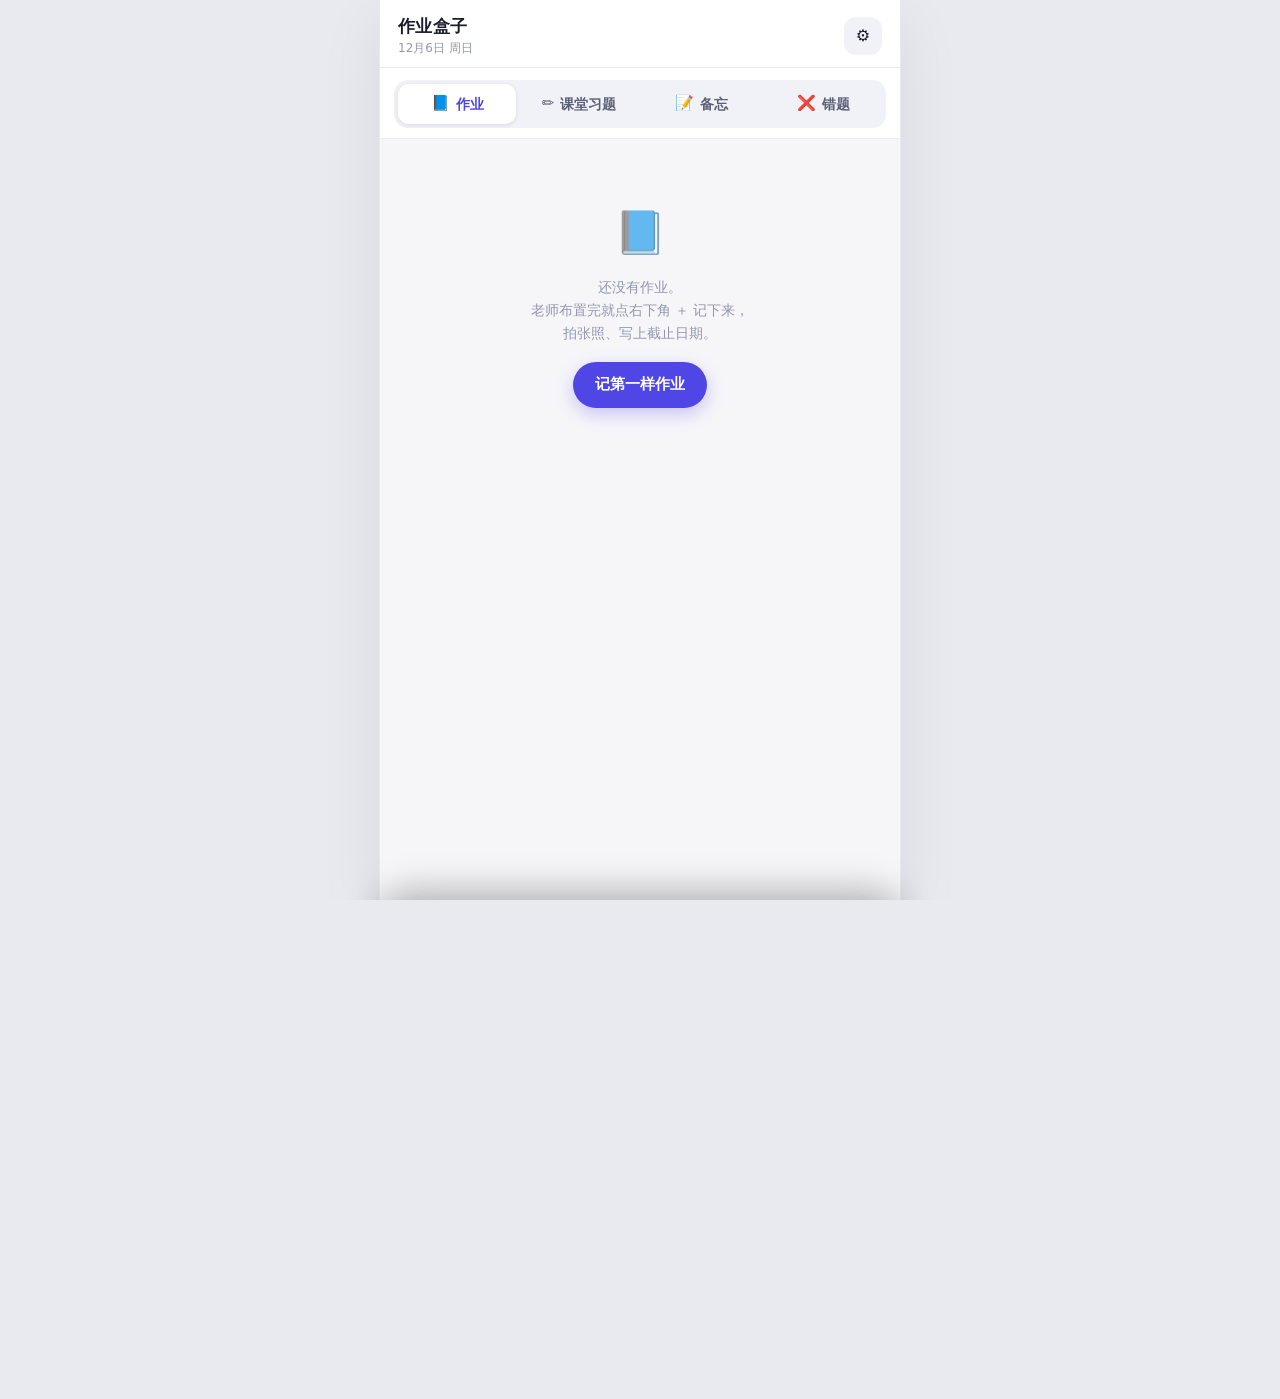
==== commit 7055126f: "Add files via upload" ====
--- a/index.html
+++ b/index.html
@@ -100,6 +100,56 @@
 .seg button.on .n{background:var(--accent);color:#fff}
 .seg button .e{font-size:15px}
 
+/* ============================ 错题：科目条 / 原因 / 星级 ============================ */
+.subjwrap{display:none;padding:0 14px 10px;background:var(--card);border-bottom:1px solid var(--line)}
+.subjwrap.show{display:block}
+.subjbar{display:flex;gap:6px;overflow-x:auto;padding:2px 0;-webkit-overflow-scrolling:touch}
+.subjbar::-webkit-scrollbar{display:none}
+.subjchip{
+  flex:0 0 auto;display:flex;align-items:center;gap:5px;
+  padding:7px 12px;border-radius:99px;border:1px solid var(--line);
+  background:var(--line-2);color:var(--ink-2);font-size:13px;font-weight:600;
+}
+.subjchip.on{background:var(--accent);border-color:var(--accent);color:#fff}
+.subjchip .n{font-size:11.5px;opacity:.8}
+
+.reason-grid{display:flex;flex-wrap:wrap;gap:6px;margin-top:2px}
+.reasonbtn{
+  display:flex;align-items:center;gap:5px;
+  padding:8px 11px;border-radius:11px;border:1px solid var(--line);
+  background:var(--line-2);color:var(--ink-2);font-size:13px;font-weight:600;
+}
+.reasonbtn.on{border-color:var(--accent);background:var(--accent-soft);color:var(--accent)}
+
+.star-row{display:flex;gap:8px;align-items:center}
+.star{font-size:26px;line-height:1;color:var(--line);background:none;border:0;padding:2px 0}
+.star.on{color:#f0a92a}
+
+/* 错题卡片 */
+.mcard{background:var(--card);border-radius:14px;padding:12px 14px;margin-bottom:8px;box-shadow:var(--shadow)}
+.mcard .top{display:flex;gap:11px}
+.mcard .thumb{
+  flex:0 0 68px;width:68px;height:68px;border-radius:11px;overflow:hidden;background:var(--line-2);
+  display:grid;place-items:center;font-size:22px;color:var(--ink-3);
+}
+.mcard .thumb img{width:100%;height:100%;object-fit:cover}
+.mcard .body{flex:1;min-width:0}
+.mcard .chap{font-weight:700;font-size:14px;line-height:1.35}
+.mcard .meta{display:flex;flex-wrap:wrap;gap:6px;margin-top:6px}
+.mcard .tag{font-size:11.5px;padding:3px 9px;border-radius:99px;background:var(--line-2);color:var(--ink-2);font-weight:600}
+.mcard .tag.reason{background:var(--accent-soft);color:var(--accent)}
+.mcard .stars{font-size:13px;color:#f0a92a;letter-spacing:1px}
+.mcard .note{font-size:12.5px;color:var(--ink-3);margin-top:6px;line-height:1.5;
+  white-space:nowrap;overflow:hidden;text-overflow:ellipsis}
+.subjrow{display:flex;align-items:center;gap:10px;padding:11px 2px;border-bottom:1px solid var(--line-2)}
+.subjrow .nm{flex:1;font-size:14px;font-weight:600}
+.subjrow .ct{font-size:12px;color:var(--ink-3)}
+.subjrow .del{font-size:12.5px;color:var(--danger);font-weight:600;padding:6px 10px;background:none;border:0}
+.mgroup-head{
+  display:flex;align-items:center;justify-content:space-between;
+  padding:10px 4px 7px;font-size:13px;font-weight:700;color:var(--ink-2);
+}
+
 /* ============================ 滚动区 ============================ */
 .scroll{flex:1;overflow-y:auto;-webkit-overflow-scrolling:touch;padding:12px 14px 96px}
 .scroll::-webkit-scrollbar{width:0}
@@ -401,7 +451,13 @@
       <button data-kind="homework" class="on"><span class="e">📘</span>作业<span class="n" id="cntHomework">0</span></button>
       <button data-kind="exercise"><span class="e">✏️</span>课堂习题<span class="n" id="cntExercise">0</span></button>
       <button data-kind="memo"><span class="e">📝</span>备忘<span class="n" id="cntMemo">0</span></button>
+      <button data-kind="mistake"><span class="e">❌</span>错题<span class="n" id="cntMistake">0</span></button>
     </div>
+  </div>
+
+  <!-- 科目条：只有「错题」区显示。错题按科目分开，不混在一起 -->
+  <div class="subjwrap" id="subjWrap">
+    <div class="subjbar" id="subjBar"></div>
   </div>
 
   <!-- 搜索：只在备忘录区显示。想法一多就需要找得回来。 -->
@@ -431,6 +487,7 @@
       <button class="kindbtn on" data-kind="homework">📘 作业</button>
       <button class="kindbtn" data-kind="exercise">✏️ 课堂习题</button>
       <button class="kindbtn" data-kind="memo">📝 备忘</button>
+      <button class="kindbtn" data-kind="mistake">❌ 错题</button>
     </div>
 
     <div class="field">
@@ -454,6 +511,32 @@
         <span id="photoCount">0 / 30</span>
       </div>
       <div class="photo-grid" id="photoGrid"></div>
+    </div>
+
+    <!-- ==================== 错题专有字段（只在 kind=mistake 时显示） ==================== -->
+    <div id="mistakeFields" style="display:none">
+      <div class="field">
+        <label for="mSubject">科目</label>
+        <select id="mSubject"></select>
+      </div>
+
+      <div class="field">
+        <label for="mChapter">第几章 / 什么主题（选填）</label>
+        <input type="text" id="mChapter" maxlength="60" placeholder="比如：第3章 一元二次方程" autocomplete="off">
+      </div>
+
+      <div class="field">
+        <label>错误原因（选一个）</label>
+        <div class="reason-grid" id="reasonGrid"></div>
+        <div id="reasonNoteBox" style="display:none;margin-top:8px">
+          <input type="text" id="mReasonNote" maxlength="200" placeholder="具体是什么原因？" autocomplete="off">
+        </div>
+      </div>
+
+      <div class="field">
+        <label>重要程度</label>
+        <div class="star-row" id="starRow"></div>
+      </div>
     </div>
 
     <div class="sheet-actions">
@@ -1910,6 +1993,8 @@
    * ⚠️ 调用方必须在 saved === false 时不显示成功提示，否则就是「假成功」。
    */
   function commit(next) {
+    // 数据还没读完就写，会把空状态覆盖上去 —— 直接拦住
+    if (!bootReady) { toast('还在读取数据，稍等一下', true); return false; }
     state = next;
     const saved = save();
     render();
@@ -2002,10 +2087,19 @@
     el('cntExercise').style.display = exSum.pendingCount ? '' : 'none';
     el('cntMemo').style.display = memoSum.pendingCount ? '' : 'none';
 
-    const sum = activeKind === 'homework' ? hwSum : (activeKind === 'exercise' ? exSum : memoSum);
+    // 错题：数量用"总条数"（错题没有"完成"的概念，不显示待办数）
+    const mistakeTotal = L.itemsOfKind(state, 'mistake').length;
+    el('cntMistake').textContent = mistakeTotal;
+    el('cntMistake').style.display = mistakeTotal ? '' : 'none';
+
+    const sum = activeKind === 'homework' ? hwSum
+      : (activeKind === 'exercise' ? exSum
+        : (activeKind === 'mistake' ? { total: mistakeTotal, groups: [] } : memoSum));
 
     // 搜索栏只在备忘录区出现（作业和习题是按截止日/时间找，不需要搜）
     el('searchWrap').classList.toggle('show', activeKind === 'memo');
+    // 科目条只在错题区显示
+    el('subjWrap').classList.toggle('show', activeKind === 'mistake');
 
     // 提醒横幅：只在作业区显示（习题没有截止日期）
     let bannerHtml = '';
@@ -2032,6 +2126,87 @@
     });
 
     renderList(sum, tk);
+  }
+
+  /* ---------------- 错题：按科目分组渲染 ---------------- */
+  /** 当前科目筛选（'all' = 全部） */
+  let mistakeFilter = 'all';
+
+  function renderMistakeList(tk) {
+    const scroll = el('scroll');
+
+    // 科目条
+    const counts = L.subjectCounts(state);
+    const total = counts.reduce((a, c) => a + c.count, 0);
+    let bar = `<button class="subjchip ${mistakeFilter === 'all' ? 'on' : ''}" data-subj="all">全部<span class="n">${total}</span></button>`;
+    counts.forEach((c) => {
+      if (!c.count) return;      // 空科目不占地方
+      bar += `<button class="subjchip ${mistakeFilter === c.subject ? 'on' : ''}" data-subj="${esc(c.subject)}">` +
+             `${esc(c.subject)}<span class="n">${c.count}</span></button>`;
+    });
+    bar += `<button class="subjchip" data-subj="__manage__">⚙️ 科目</button>`;
+    el('subjBar').innerHTML = bar;
+
+    // 筛选值可能已被删掉，回落到全部
+    if (mistakeFilter !== 'all' && L.subjectList(state).indexOf(mistakeFilter) === -1) {
+      mistakeFilter = 'all';
+    }
+
+    if (!total) {
+      scroll.innerHTML = `<div class="empty">
+        <div class="big">❌</div>
+        <p>还没有错题。<br>拍下错题，记下是<b>哪一章</b>、<b>为什么错</b>、<b>多重要</b>，<br>复习时按星级从高到低看。</p>
+        <button class="btn-primary" id="emptyAdd">记第一道错题</button>
+      </div>`;
+      return;
+    }
+
+    const groups = L.mistakesBySubject(state, mistakeFilter);
+    if (!groups.length) {
+      scroll.innerHTML = `<div class="empty">
+        <div class="big">🗂️</div>
+        <p>这个科目还没有错题。</p>
+        <button class="btn-primary" id="subjBackAll">看全部科目</button>
+      </div>`;
+      return;
+    }
+
+    let html = '';
+    groups.forEach((g) => {
+      html += `<div class="mgroup-head"><span>${esc(g.subject)}</span><span>${g.count} 道</span></div>`;
+      g.items.forEach((it) => { html += mistakeCard(it); });
+    });
+    scroll.innerHTML = html;
+  }
+
+  /** 星级的文字表示（4 → ★★★★☆） */
+  function starsText(n) {
+    const k = Math.max(0, Math.min(L.MAX_STARS, n || 0));
+    return '★'.repeat(k) + '☆'.repeat(L.MAX_STARS - k);
+  }
+
+  function mistakeCard(it) {
+    const rm = L.reasonMeta(it.reason);
+    const thumb = it.photos && it.photos.length
+      ? `<img src="${it.photos[0].data}" alt="" data-photo="0">`
+      : rm.emoji;
+    const reasonText = it.reason === 'other' && it.reasonNote
+      ? it.reasonNote
+      : rm.name;
+    return `<div class="mcard" data-mid="${it.id}">
+      <div class="top">
+        <div class="thumb">${thumb}</div>
+        <div class="body">
+          <div class="chap">${esc(it.chapter || '（没写章节）')}</div>
+          <div class="meta">
+            <span class="stars">${starsText(it.stars)}</span>
+            <span class="tag reason">${esc(rm.emoji)} ${esc(reasonText)}</span>
+            ${it.photos && it.photos.length > 1 ? `<span class="tag">📷 ${it.photos.length}</span>` : ''}
+          </div>
+          ${it.note ? `<div class="note">${esc(it.note)}</div>` : ''}
+        </div>
+      </div>
+    </div>`;
   }
 
   /** 每个区的文案集中放这里，避免散落在各处 */
@@ -2056,10 +2231,19 @@
       emptyBtn: '写第一条备忘',
       allDone: '备忘都归档了，<br>没有待处理的了。',
       addTitle: '写备忘'
+    },
+    mistake: {
+      emoji: '❌',
+      empty: '还没有错题。',
+      emptyBtn: '记第一道错题',
+      allDone: '没有错题。',
+      addTitle: '记错题'
     }
   };
 
   function renderList(sum, tk) {
+    // 错题走自己的分组渲染（按科目），不复用"按紧急度分组"那套
+    if (activeKind === 'mistake') { renderMistakeList(tk); return; }
     const scroll = el('scroll');
     const ui = KIND_UI[activeKind] || KIND_UI.homework;
     const searching = activeKind === 'memo' && !!memoQuery;
@@ -2228,7 +2412,13 @@
       due: item ? (item.due || '') : '',
       photos: item ? item.photos.map((p) => ({ id: p.id, data: p.data, caption: p.caption, at: p.at })) : [],
       done: item ? item.done : false,
-      createdAt: item ? item.createdAt : Date.now()
+      createdAt: item ? item.createdAt : Date.now(),
+      // 错题专有字段（其他类型用不到）
+      subject: (item && item.subject) ? item.subject : (L.subjectList(state)[0] || L.SUBJECT_FALLBACK),
+      chapter: (item && item.chapter) ? item.chapter : '',
+      reason: (item && item.reason) ? item.reason : 'no_idea',
+      reasonNote: (item && item.reasonNote) ? item.reasonNote : '',
+      stars: (item && item.stars) ? item.stars : 3
     };
     el('sheetTitle').textContent = item ? '编辑' : '添加';
     el('sheetDelete').style.display = item ? '' : 'none';
@@ -2238,6 +2428,7 @@
     el('btnDone').textContent = draft.done ? '取消完成' : '标记完成';
     el('btnDone').classList.toggle('is-done', draft.done);
     syncKindButtons();
+    renderMistakeFields();
     renderPhotos();
     el('mask').classList.add('show');
     el('sheet').classList.add('show');
@@ -2272,6 +2463,44 @@
     el('photoLabel').textContent = isMemo
       ? '照片（选填，想到的东西拍下来）'
       : '照片（拍的作业 / 黑板 / 题目）';
+  }
+
+  /* ---------------- 错题字段（弹层里） ---------------- */
+  function renderMistakeFields() {
+    if (!draft) return;
+    const isM = draft.kind === 'mistake';
+    const box = el('mistakeFields');
+    if (box) box.style.display = isM ? '' : 'none';
+    if (!isM) return;
+
+    // 文案跟着类型变，免得"标题"在错题语境下看不懂
+    el('titleLabel').textContent = '标题（选填）';
+    el('photoLabel').textContent = '错题照片（题目 / 我的错解 / 正确解法）';
+
+    // 科目下拉
+    const subs = L.subjectList(state);
+    if (subs.indexOf(draft.subject) === -1) draft.subject = subs[0] || L.SUBJECT_FALLBACK;
+    el('mSubject').innerHTML = subs.map((s) =>
+      '<option value="' + esc(s) + '"' + (s === draft.subject ? ' selected' : '') + '>' +
+      esc(s) + '</option>').join('');
+
+    el('mChapter').value = draft.chapter || '';
+
+    // 错误原因按钮
+    el('reasonGrid').innerHTML = L.MISTAKE_REASONS.map((r) =>
+      '<button class="reasonbtn' + (r.key === draft.reason ? ' on' : '') +
+      '" data-reason="' + r.key + '">' + r.emoji + ' ' + esc(r.name) + '</button>').join('');
+    // 「其他」才显示补充输入
+    el('reasonNoteBox').style.display = draft.reason === 'other' ? '' : 'none';
+    el('mReasonNote').value = draft.reasonNote || '';
+
+    // 星级
+    let stars = '';
+    for (let i = 1; i <= L.MAX_STARS; i++) {
+      stars += '<button class="star' + (i <= draft.stars ? ' on' : '') + '" data-star="' + i +
+        '" aria-label="' + i + ' 星">★</button>';
+    }
+    el('starRow').innerHTML = stars;
   }
 
   function renderPhotos() {
@@ -2348,6 +2577,46 @@
   function closeData() {
     el('mask2').classList.remove('show');
     el('sheet2').classList.remove('show');
+  }
+
+  /* ---------------- 科目管理 ---------------- */
+  /*
+   * 复用「数据与备份」那个第二层弹层（#sheet2 / #dataBody），
+   * 不另起一套弹层，省掉一堆开关状态。
+   */
+  function openSubjectManager() {
+    const subs = L.subjectList(state);
+    const counts = L.subjectCounts(state);
+    const rows = subs.map((s) => {
+      const c = (counts.find((x) => x.subject === s) || {}).count || 0;
+      const isFallback = s === L.SUBJECT_FALLBACK;
+      return `<div class="subjrow">
+        <span class="nm">${esc(s)}</span>
+        <span class="ct">${c} 道</span>
+        ${isFallback
+          ? '<span class="ct" style="color:var(--ink-3)">保底</span>'
+          : `<button class="del" data-del-subj="${esc(s)}">删除</button>`}
+      </div>`;
+    }).join('');
+
+    el('dataBody').innerHTML = `
+      <div class="field" style="margin-bottom:12px">
+        <label>科目（错题按科目分组）</label>
+        <div style="font-size:12px;color:var(--ink-3);margin-top:4px">
+          删掉科目不会删错题 —— 那个科目下的错题会自动归到「其他」。
+        </div>
+      </div>
+      <div id="subjList">${rows}</div>
+      <div class="field" style="margin-top:10px">
+        <label>新增科目</label>
+        <div style="display:flex;gap:8px;margin-top:4px">
+          <input type="text" id="newSubjInput" maxlength="20" placeholder="比如：离散数学" autocomplete="off" style="flex:1">
+          <button class="btn-primary" id="btnAddSubj" style="padding:10px 16px;font-size:13.5px">添加</button>
+        </div>
+      </div>`;
+
+    el('mask2').classList.add('show');
+    el('sheet2').classList.add('show');
   }
 
   /* ============================================================================
@@ -2641,6 +2910,14 @@
       due: KINDS[draft.kind].hasDue ? (el('dueInput').value || '') : '',
       photos: draft.photos
     };
+    // 错题：把科目/章节/原因/星级一起提交（校验在逻辑层做）
+    if (draft.kind === 'mistake') {
+      payload.subject = el('mSubject') ? el('mSubject').value : draft.subject;
+      payload.chapter = el('mChapter') ? el('mChapter').value : '';
+      payload.reason = draft.reason;
+      payload.reasonNote = el('mReasonNote') ? el('mReasonNote').value : '';
+      payload.stars = draft.stars;
+    }
     if (draft.id) {
       const r = L.updateItem(state, draft.id, payload);
       if (r.error) { toast(r.error, true); return; }
@@ -2739,6 +3016,22 @@
     // 列表：勾选完成 / 打开编辑 / 看照片
     el('scroll').addEventListener('click', (e) => {
       if (e.target.closest('#emptyAdd')) { openSheet({ kind: activeKind }); return; }
+      // 错题：科目条 / 科目管理 / 卡片
+      const subjChip = e.target.closest('[data-subj]');
+      if (subjChip) {
+        if (subjChip.dataset.subj === '__manage__') { openSubjectManager(); return; }
+        mistakeFilter = subjChip.dataset.subj;
+        render();
+        return;
+      }
+      if (e.target.closest('#subjBackAll')) { mistakeFilter = 'all'; render(); return; }
+      const mcard = e.target.closest('[data-mid]');
+      if (mcard) {
+        const pv = e.target.closest('[data-photo]');
+        if (pv) { openViewer(mcard.dataset.mid, 0); return; }
+        openSheet({ id: mcard.dataset.mid });
+        return;
+      }
       if (e.target.closest('#searchClear2')) {
         el('searchInput').value = '';
         memoQuery = '';
@@ -2777,11 +3070,53 @@
     el('sheetDelete').addEventListener('click', deleteDraft);
     el('btnDone').addEventListener('click', toggleDraftDone);
 
+    /* ---------- 错题字段：科目 / 章节 / 原因 / 星级 ---------- */
+    el('mSubject').addEventListener('change', () => { if (draft) draft.subject = el('mSubject').value; });
+    el('mChapter').addEventListener('input', () => { if (draft) draft.chapter = el('mChapter').value; });
+    el('mReasonNote').addEventListener('input', () => { if (draft) draft.reasonNote = el('mReasonNote').value; });
+
+    /* 科目管理（在第二层弹层里） */
+    el('dataBody').addEventListener('click', (e) => {
+      const del = e.target.closest('[data-del-subj]');
+      if (del) {
+        const name = del.dataset.delSubj;
+        if (!confirm('删除科目「' + name + '」？该科目下的错题会归到「其他」，不会被删。')) return;
+        const r = L.removeSubject(state, name);
+        if (r.error) { toast(r.error, true); return; }
+        const moved = r.moved;
+        if (!commit(r.state)) return;
+        openSubjectManager();
+        toast(moved ? '已删除，' + moved + ' 道错题归到「其他」' : '已删除');
+        return;
+      }
+      if (e.target.id === 'btnAddSubj') {
+        const inp = el('newSubjInput');
+        const r = L.addSubject(state, inp ? inp.value : '');
+        if (r.error) { toast(r.error, true); return; }
+        if (!commit(r.state)) return;
+        openSubjectManager();
+        toast('已添加');
+      }
+    });
+    el('reasonGrid').addEventListener('click', (e) => {
+      const b = e.target.closest('[data-reason]');
+      if (!b || !draft) return;
+      draft.reason = b.dataset.reason;
+      renderMistakeFields();       // 切到「其他」时要把补充输入框显示出来
+    });
+    el('starRow').addEventListener('click', (e) => {
+      const b = e.target.closest('[data-star]');
+      if (!b || !draft) return;
+      draft.stars = Number(b.dataset.star) || 3;
+      renderMistakeFields();
+    });
+
     el('kindRow').addEventListener('click', (e) => {
       const b = e.target.closest('[data-kind]');
       if (!b || !draft) return;
       draft.kind = b.dataset.kind;
       syncKindButtons();
+      renderMistakeFields();
     });
 
     el('titleInput').addEventListener('input', () => { if (draft) draft.title = el('titleInput').value; });
@@ -2934,6 +3269,7 @@
       loadSync();
       bind();
       render();
+      bootReady = true;   // 同步路径：读完即可写
       return null;
     }
     /*
@@ -2945,13 +3281,29 @@
      * 现在：**立刻**在列表区画一行明确的「正在读取…」，
      *   让"在加载"和"卡住了"在视觉上能区分开。
      */
+    /*
+     * ⚠️ 顺序很重要：**先 bind()，再异步 load()**。
+     *
+     * 踩过的坑（用户反馈"按了没反应，按哪个键都没用"）：
+     *   之前写的是先 await load() 再 bind()。
+     *   IndexedDB 打开慢的时候（file:// 下甚至要等到超时），
+     *   这段时间里**事件一个都没绑** —— 界面画出来了，但点任何东西都没反应。
+     *
+     * 现在：事件**立刻**绑上 → 界面马上可操作；数据读完再 render() 填内容。
+     *   读数据期间禁止写入（commit 里有 bootReady 守卫），
+     *   否则会把"还没读出来"的空状态存回去，把真数据覆盖掉。
+     */
+    bind();
     showLoading();
     return (async function () {
       await load();
-      bind();
+      bootReady = true;
       render();
     })();
   }
+
+  /** 数据是否已读完；没读完之前不允许写入 */
+  let bootReady = false;
 
   /** 读取期间的占位：明确告诉用户"在加载"，而不是留一片空白 */
   function showLoading() {
